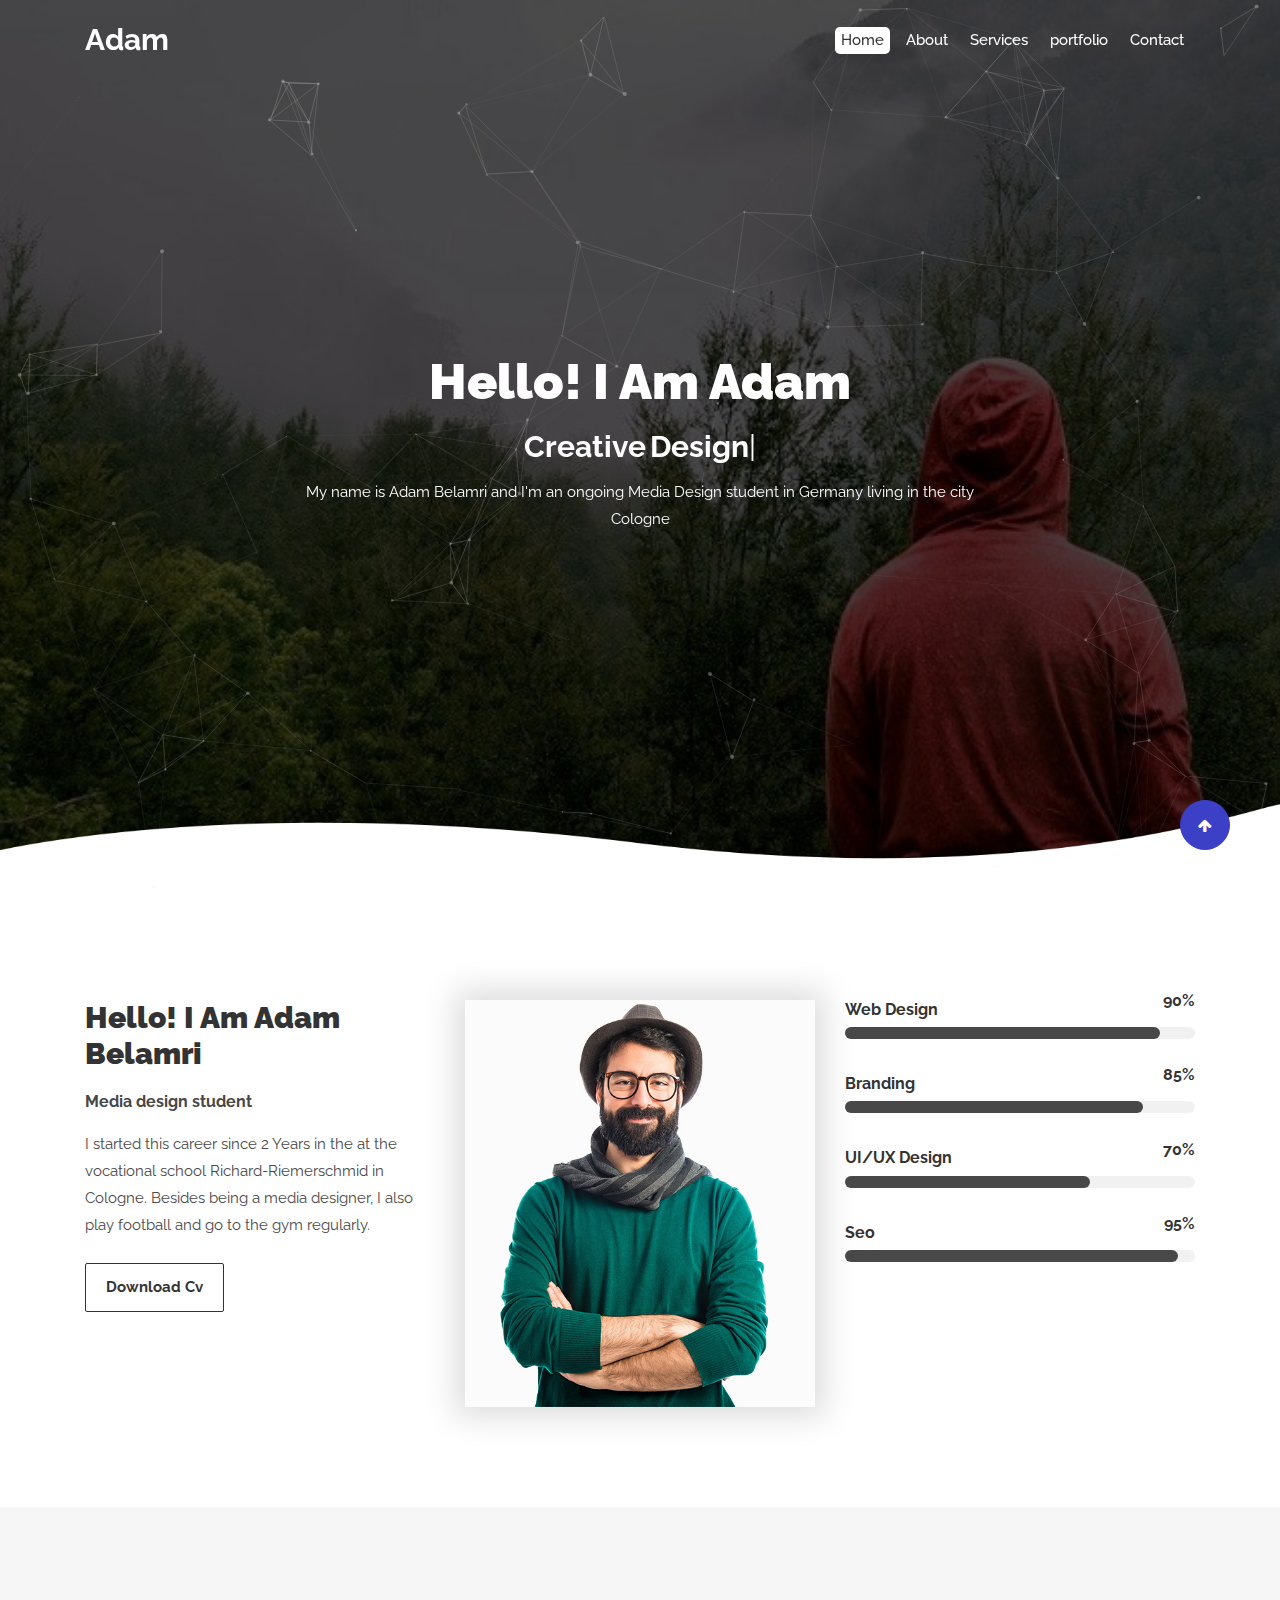
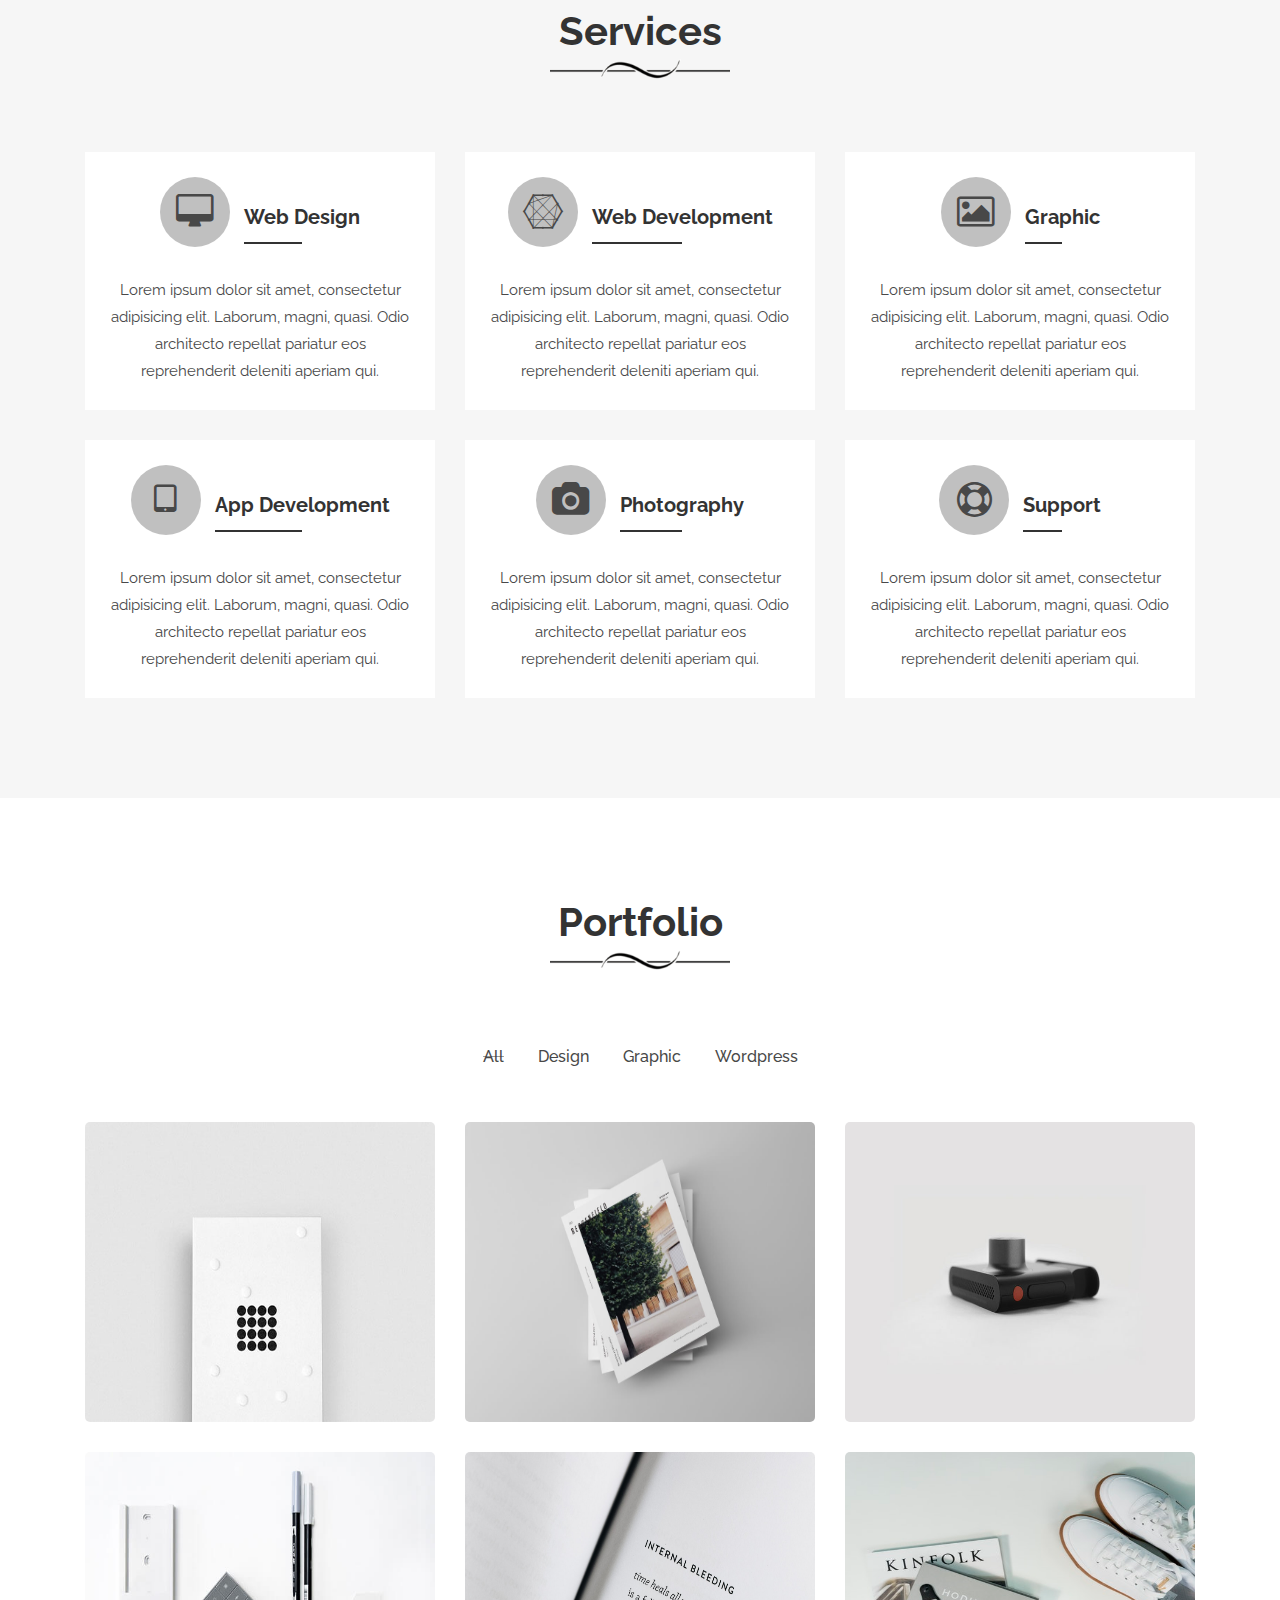
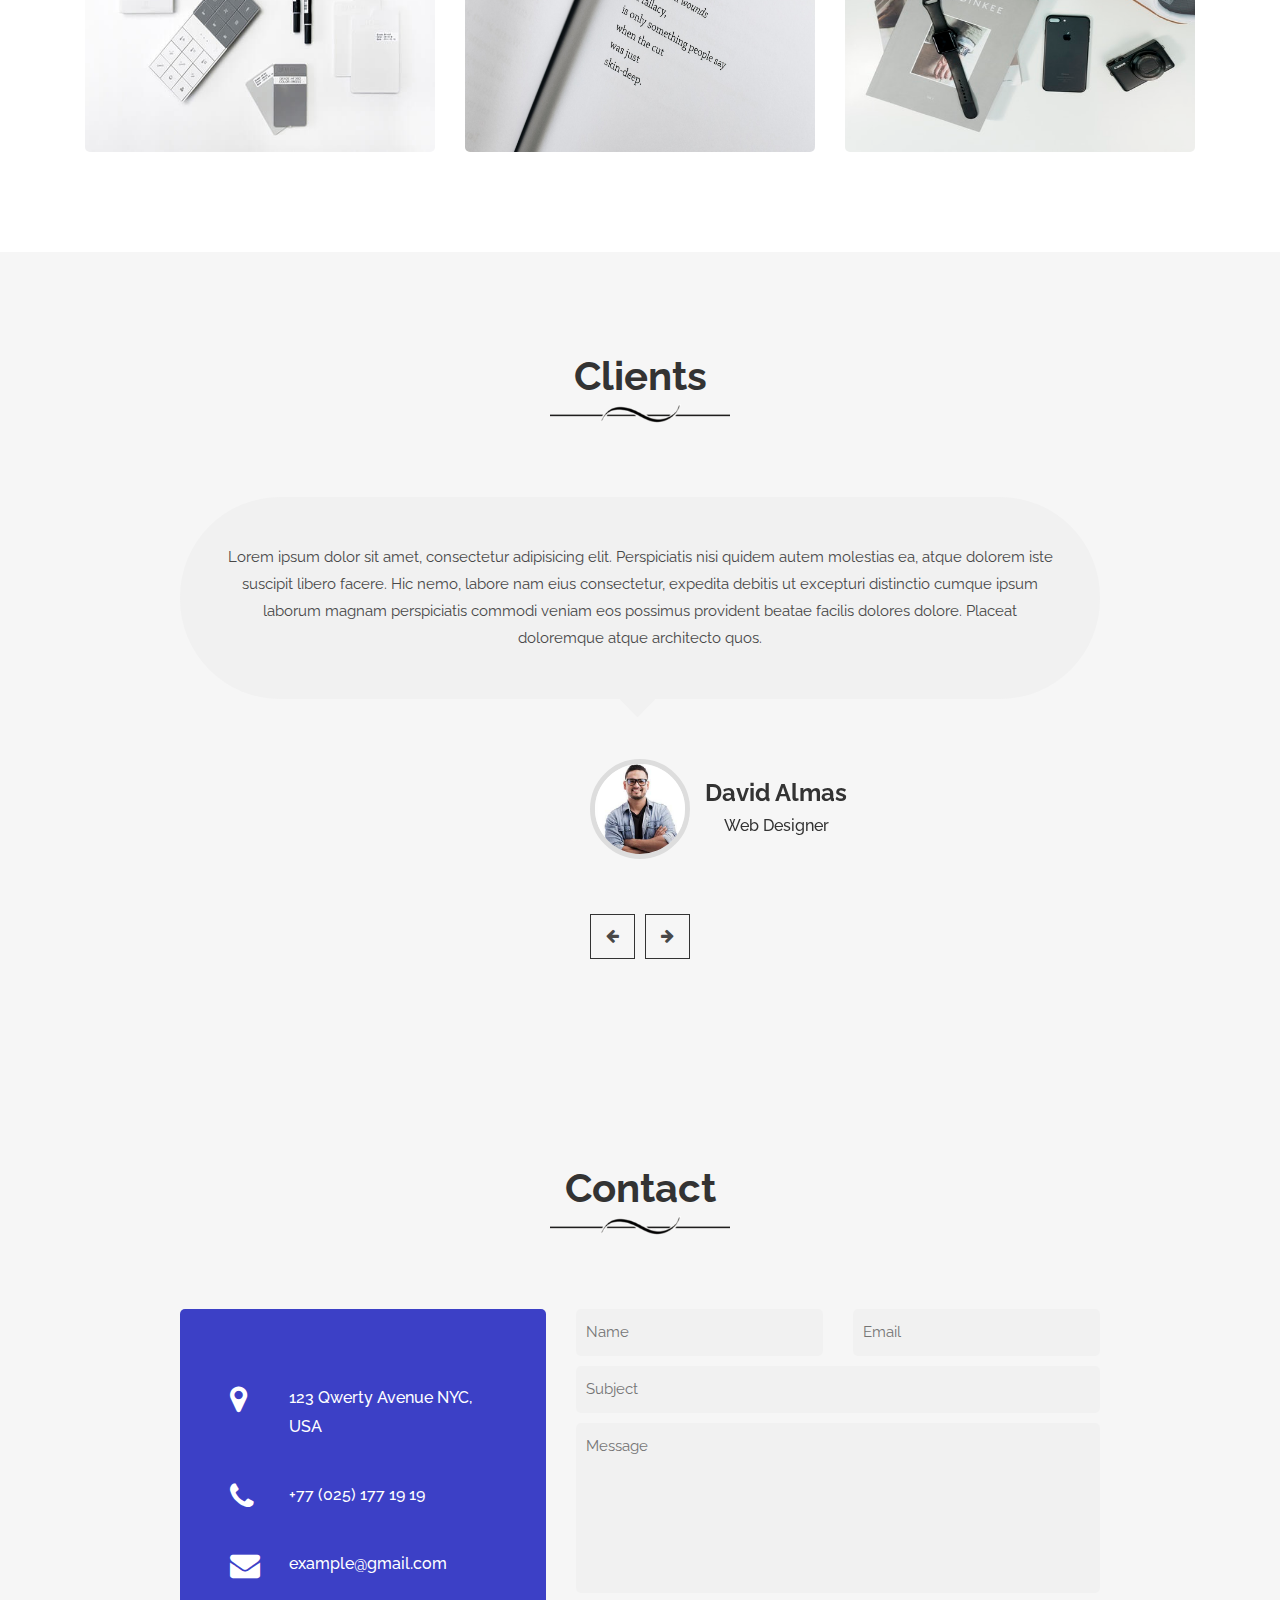
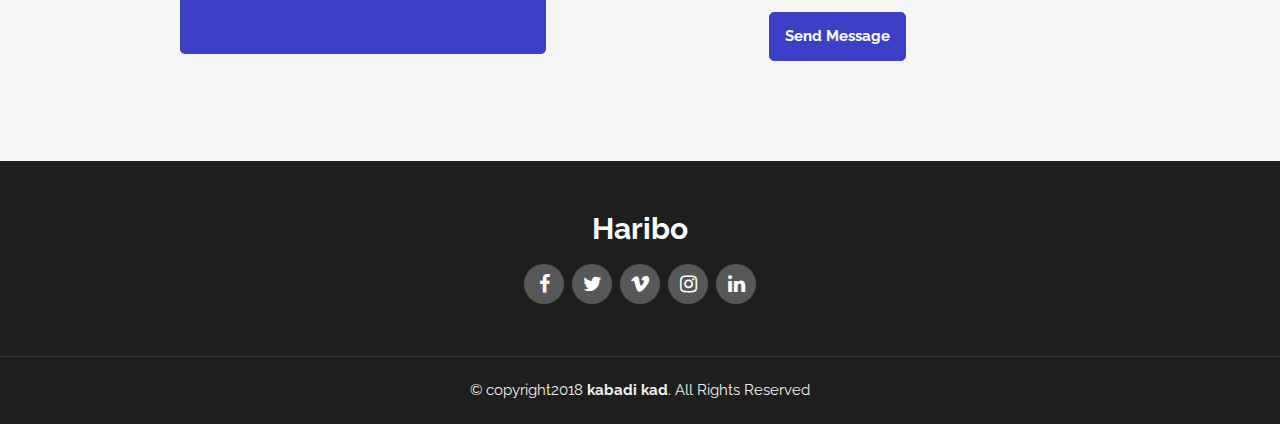
==== home-6.html @ b95cae6b "First Commit" ====
﻿<!DOCTYPE html>
<html lang="en">
    <head>
        <meta charset="utf-8">
        <meta http-equiv="X-UA-Compatible" content="IE=edge">
        <meta name="viewport" content="width=device-width, initial-scale=1">

        <title>Haribo - Onepage Portfolio Template</title>

        <!--fevicon css-->
        <link rel="shortcut icon" type="image/png" href="assets\images\favicon-icon.png">

        <!--bootstrap css-->
        <link href="assets\css\bootstrap.min.css" rel="stylesheet">

        <!--google fonts css-->
        <link href="https://fonts.googleapis.com/css?family=Raleway:400,500,700,900" rel="stylesheet">

        <!--barfiller css-->
        <link href="assets\css\barfiller.css" rel="stylesheet">

        <!--magnific popup css-->
        <link href="assets\css\magnific-popup.css" rel="stylesheet">

		<!--font awesome css-->
		<link href="assets\css\font-awesome.min.css" rel="stylesheet">

		<!--owl carousel css-->
        <link href="assets\css\owl.carousel.min.css" rel="stylesheet">

		<!--template css-->
        <link href="assets\css\style.css" rel="stylesheet">

		<!--responsive css-->
        <link href="assets\css\responsive.css" rel="stylesheet">

    </head>
    <body data-spy="scroll" data-target=".navbar" data-offset="10">

        <!--loader-->
            <div class="preloader">
                <img src="assets\images\loader.gif" alt="">
            </div>
        <!--end loader-->

        <!--start navigation area-->
            <div class="sticky-header">
                <div class="nav-wraper navbar-light">
                    <div class="navbar navbar-expand-md">
                        <nav class="container">
                            <a href="" class="navbar-brand">Adam</a>
                            <button class="navbar-toggler" type="button" data-toggle="collapse" data-target="#navbar-menu" aria-expanded="false">
                                <span class="navbar-icon"><i class="fa fa-bars"></i></span>
                            </button>
                            <div class="collapse navbar-collapse" id="navbar-menu">
                                <ul class="navbar-nav ml-auto">
                                    <li class="nav-item"><a class="nav-link active" href="#home">Home</a></li>
                                    <li class="nav-item"><a class="nav-link" href="#about">About</a></li>
                                    <li class="nav-item"><a class="nav-link" href="#services">Services</a></li>
                                    <li class="nav-item"><a class="nav-link" href="#portfolio">portfolio</a></li>
                                    <li class="nav-item"><a class="nav-link" href="#contact">Contact</a></li>
                                </ul>
                            </div>
                        </nav>
                    </div>
                </div>
            </div>
        <!--end navigation area-->

        <!--start hero-area-->
            <div id="home" class="home-6 hero-area hero-bg h-100">
                <div id="particles-js"></div>
                <div class="container h-100">
                    <div class="row h-100 justify-content-center">
                        <div class="col-lg-8 my-auto text-center">
                            <div class="hero-content">
                                <h2>hello! i am Adam</h2>
                                <span class="typed-title">creative</span>
                                <div class="typed-strings">
                                    <h2>designer</h2>
                                    <h2>developer</h2>
                                </div>
                                <span class="typed"></span>
                                <p>My name is Adam Belamri and I'm an ongoing Media Design student in Germany living in the city Cologne</p
                            </div>
                        </div>
                    </div>
                </div>
            </div>
        <!--end hero-area-->

        <!--start about-area-->
            <div id="about" class="section-padding">
                <div class="container">
                    <div class="row">
                        <div class="col-lg-4">
                            <div class="left-content">
                                <h3>hello! i am Adam Belamri</h3>
                                <h6>Media design student</h6>
                                <p>I started this career since 2 Years in the at the vocational school Richard-Riemerschmid in Cologne. Besides being a media designer, I also play football and go to the gym regularly. </p>
                                <a href="#" class="boxed-btn">download cv</a>
                            </div>
                        </div>
                        <div class="col-lg-4">
                            <div class="about-author">
                                <img src="assets\images\about-author.jpg" alt="">
                            </div>
                        </div>
                        <div class="col-lg-4">
                            <div class="right-content">
                                <!--single bar-->
                                <div class="single-bar">
                                    <h4>web design</h4>
                                    <div id="bar1" class="barfiller">
                                        <span class="tip"></span>
                                        <span class="fill" data-percentage="90"></span>
                                    </div>
                                </div>
                                <!--single bar-->
                                <div class="single-bar">
                                    <h4>branding</h4>
                                    <div id="bar2" class="barfiller">
                                        <span class="tip"></span>
                                        <span class="fill" data-percentage="85"></span>
                                    </div>
                                </div>
                                <!--single bar-->
                                <div class="single-bar">
                                    <h4>UI/UX design</h4>
                                    <div id="bar3" class="barfiller">
                                        <span class="tip"></span>
                                        <span class="fill" data-percentage="70"></span>
                                    </div>
                                </div>
                                <!--single bar-->
                                <div class="single-bar">
                                    <h4>seo</h4>
                                    <div id="bar4" class="barfiller">
                                        <span class="tip"></span>
                                        <span class="fill" data-percentage="95"></span>
                                    </div>
                                </div>
                            </div>
                        </div>
                    </div>
                </div>
            </div>
        <!--end about-area-->

        <!--start service area-->
            <div id="services" class="section-padding">
                <div class="container">
                    <div class="row justify-content-center">
                        <div class="section-title">
                            <h2>services</h2>
                            <img src="assets\images\separator.png" alt="">
                            <div class="space-70"></div>
                        </div>
                    </div>
                    <div class="row">
                        <!--single-service-->
                        <div class="col-lg-4 col-md-6">
                            <div class="single-service-item">
                                <div class="service-title">
                                    <div class="service-icon">
                                        <i class="fa fa-desktop"></i>
                                    </div>
                                    <h4>web design</h4>
                                </div>
                                <p>Lorem ipsum dolor sit amet, consectetur adipisicing elit. Laborum, magni, quasi. Odio architecto repellat pariatur eos reprehenderit deleniti aperiam qui.</p>
                            </div>
                        </div>
                        <!--single-service-->
                        <div class="col-lg-4 col-md-6">
                            <div class="single-service-item">
                                <div class="service-title">
                                    <div class="service-icon">
                                        <i class="fa fa-connectdevelop"></i>
                                    </div>
                                    <h4>web development</h4>
                                </div>
                                <p>Lorem ipsum dolor sit amet, consectetur adipisicing elit. Laborum, magni, quasi. Odio architecto repellat pariatur eos reprehenderit deleniti aperiam qui.</p>
                            </div>
                        </div>
                        <!--single-service-->
                        <div class="col-lg-4 col-md-6">
                            <div class="single-service-item">
                                <div class="service-title">
                                    <div class="service-icon">
                                        <i class="fa fa-image"></i>
                                    </div>
                                    <h4>graphic</h4>
                                </div>
                                <p>Lorem ipsum dolor sit amet, consectetur adipisicing elit. Laborum, magni, quasi. Odio architecto repellat pariatur eos reprehenderit deleniti aperiam qui.</p>
                            </div>
                        </div>
                        <!--single-service-->
                        <div class="col-lg-4 col-md-6">
                            <div class="single-service-item">
                                <div class="service-title">
                                    <div class="service-icon">
                                        <i class="fa fa-tablet"></i>
                                    </div>
                                    <h4>app development</h4>
                                </div>
                                <p>Lorem ipsum dolor sit amet, consectetur adipisicing elit. Laborum, magni, quasi. Odio architecto repellat pariatur eos reprehenderit deleniti aperiam qui.</p>
                            </div>
                        </div>
                        <!--single-service-->
                        <div class="col-lg-4 col-md-6">
                            <div class="single-service-item">
                                <div class="service-title">
                                    <div class="service-icon">
                                        <i class="fa fa-camera"></i>
                                    </div>
                                    <h4>photography</h4>
                                </div>
                                <p>Lorem ipsum dolor sit amet, consectetur adipisicing elit. Laborum, magni, quasi. Odio architecto repellat pariatur eos reprehenderit deleniti aperiam qui.</p>
                            </div>
                        </div>
                        <!--single-service-->
                        <div class="col-lg-4 col-md-6">
                            <div class="single-service-item">
                                <div class="service-title">
                                    <div class="service-icon">
                                        <i class="fa fa-life-ring"></i>
                                    </div>
                                    <h4>support</h4>
                                </div>
                                <p>Lorem ipsum dolor sit amet, consectetur adipisicing elit. Laborum, magni, quasi. Odio architecto repellat pariatur eos reprehenderit deleniti aperiam qui.</p>
                            </div>
                        </div>
                    </div>
                </div>
            </div>
        <!--end service-area-->

        <!--start portfolio-area-->
            <div id="portfolio" class="section-padding">
                <div class="container">
                    <div class="row justify-content-center">
                        <div class="section-title">
                            <h2>portfolio</h2>
                            <img src="assets\images\separator.png" alt="">
                            <div class="space-70"></div>
                        </div>
                    </div>
                    <div class="row justify-content-center">
                        <div class="col-lg-12 text-center">
                            <div class="project-filter">
                                <span data-filter="*" class="active">all</span>
                                <span data-filter=".design">design</span>
                                <span data-filter=".graphic">graphic</span>
                                <span data-filter=".wordpress">wordpress</span>
                            </div>
                        </div>
                    </div>
                    <div class="row project-lists">
                        <!--single-work-->
                        <div class="col-lg-4 col-md-6 design">
                            <div class="single-work">
                                <img src="assets\images\1.jpg" alt="">
                                <div class="project-hover">
                                    <div class="project-title">
                                        <h5>project title</h5>
                                        <h4>web design</h4>
                                    </div>
                                    <div class="icon">
                                        <a href="assets\images\1.jpg" class="gallary"><i class="fa fa-search-plus"></i></a>
                                    </div>
                                </div>
                            </div>
                        </div>
                        <!--single-work-->
                        <div class="col-lg-4 col-md-6 wordpress">
                            <div class="single-work">
                                <img src="assets\images\2.jpg" alt="">
                                <div class="project-hover">
                                    <div class="project-title">
                                        <h5>project title</h5>
                                        <h4>web design</h4>
                                    </div>
                                    <div class="icon">
                                        <a href="assets\images\2.jpg" class="gallary"><i class="fa fa-search-plus"></i></a>
                                    </div>
                                </div>
                            </div>
                        </div>
                        <!--single-work-->
                        <div class="col-lg-4 col-md-6 graphic">
                            <div class="single-work">
                                <img src="assets\images\3.jpg" alt="">
                                <div class="project-hover">
                                    <div class="project-title">
                                        <h5>project title</h5>
                                        <h4>web design</h4>
                                    </div>
                                    <div class="icon">
                                        <a href="assets\images\3.jpg" class="gallary"><i class="fa fa-search-plus"></i></a>
                                    </div>
                                </div>
                            </div>
                        </div>
                        <!--single-work-->
                        <div class="col-lg-4 col-md-6 wordpress">
                            <div class="single-work">
                                <img src="assets\images\4.jpg" alt="">
                                <div class="project-hover">
                                    <div class="project-title">
                                        <h5>project title</h5>
                                        <h4>web design</h4>
                                    </div>
                                    <div class="icon">
                                        <a href="assets\images\4.jpg" class="gallary"><i class="fa fa-search-plus"></i></a>
                                    </div>
                                </div>
                            </div>
                        </div>
                        <!--single-work-->
                        <div class="col-lg-4 col-md-6 graphic">
                            <div class="single-work graphic">
                                <img src="assets\images\5.jpg" alt="">
                                <div class="project-hover">
                                    <div class="project-title">
                                        <h5>project title</h5>
                                        <h4>web design</h4>
                                    </div>
                                    <div class="icon">
                                        <a href="assets\images\5.jpg" class="gallary"><i class="fa fa-search-plus"></i></a>
                                    </div>
                                </div>
                            </div>
                        </div>
                        <!--single-work-->
                        <div class="col-lg-4 col-md-6 design">
                            <div class="single-work">
                                <img src="assets\images\6.jpg" alt="">
                                <div class="project-hover">
                                    <div class="project-title">
                                        <h5>project title</h5>
                                        <h4>web design</h4>
                                    </div>
                                    <div class="icon">
                                        <a href="assets\images\6.jpg" class="gallary"><i class="fa fa-search-plus"></i></a>
                                    </div>
                                </div>
                            </div>
                        </div>
                    </div>
                </div>
            </div>
        <!--end portfolio-area-->

        <!--start testimonial-area-->
            <div id="clients" class="section-padding">
                <div class="container">
                    <div class="row justify-content-center">
                        <div class="section-title">
                            <h2>clients</h2>
                            <img src="assets\images\separator.png" alt="">
                            <div class="space-70"></div>
                        </div>
                    </div>
                    <div class="row justify-content-center">
                        <!--single-testimonial-->
                        <div class="col-lg-10 text-center">
                            <div class="owl-carousel testimonial-carousel">
                                <div class="single-testimonial">
                                    <div class="testimonial-content">
                                        <p>Lorem ipsum dolor sit amet, consectetur adipisicing elit. Perspiciatis nisi quidem autem molestias ea, atque dolorem iste suscipit libero facere. Hic nemo, labore nam eius consectetur, expedita debitis ut excepturi distinctio cumque ipsum laborum magnam perspiciatis commodi veniam eos possimus provident beatae facilis dolores dolore. Placeat doloremque atque architecto quos.</p>
                                    </div>
                                    <div class="testimonial-author">
                                        <img src="assets\images\author-1.jpg" alt="">
                                        <div class="author-details">
                                            <h4>david almas</h4>
                                            <h6> web designer</h6>
                                        </div>
                                    </div>
                                </div>
                                <div class="single-testimonial">
                                    <div class="testimonial-content">
                                        <p>Lorem ipsum dolor sit amet, consectetur adipisicing elit. Perspiciatis nisi quidem autem molestias ea, atque dolorem iste suscipit libero facere. Hic nemo, labore nam eius consectetur, expedita debitis ut excepturi distinctio cumque ipsum laborum magnam perspiciatis commodi veniam eos possimus provident beatae facilis dolores dolore. Placeat doloremque atque architecto quos.</p>
                                    </div>
                                    <div class="testimonial-author">
                                        <img src="assets\images\author-2.jpg" alt="">
                                        <div class="author-details">
                                            <h4>jerin era</h4>
                                            <h6>graphis designer</h6>
                                        </div>
                                    </div>
                                </div>
                                <div class="single-testimonial">
                                    <div class="testimonial-content">
                                        <p>Lorem ipsum dolor sit amet, consectetur adipisicing elit. Perspiciatis nisi quidem autem molestias ea, atque dolorem iste suscipit libero facere. Hic nemo, labore nam eius consectetur, expedita debitis ut excepturi distinctio cumque ipsum laborum magnam perspiciatis commodi veniam eos possimus provident beatae facilis dolores dolore. Placeat doloremque atque architecto quos.</p>
                                    </div>
                                    <div class="testimonial-author">
                                        <img src="assets\images\author-3.jpg" alt="">
                                        <div class="author-details">
                                            <h4>mortin tomas</h4>
                                            <h6>web developer</h6>
                                        </div>
                                    </div>
                                </div>
                            </div>
                        </div>
                    </div>
                </div>
            </div>
        <!--end testimonial-area-->

        <!--start contact-->
            <div id="contact" class="section-padding">
                <div class="container">
                    <div class="row justify-content-center">
                        <div class="section-title">
                            <h2>contact</h2>
                            <img src="assets\images\separator.png" alt="">
                            <div class="space-70"></div>
                        </div>
                    </div>
                    <div class="row justify-content-center">
                        <div class="col-lg-10">
                            <div class="row">
                                <div class="col-lg-5">
                                    <div class="location">
                                        <p class="contact-info"><i class="fa fa-map-marker"></i>123 Qwerty Avenue NYC, USA</p>
                                        <p class="contact-info"><i class="fa fa-phone"></i>+77 (025) 177 19 19</p>
                                        <p class="contact-info"><i class="fa fa-envelope"></i>example@gmail.com</p>
                                    </div>
                                </div>
                                <div class="col-lg-7">
                                    <div class="contact-form">
                                        <form method="POST" action="http://formspree.io/example@gmail.com">
                                            <div class="row">
                                                <div class="col-lg-6">
                                                    <input type="text" name="name" placeholder="Name" required="">
                                                </div>
                                                <div class="col-lg-6">
                                                    <input type="email" name="email" placeholder="Email" required="">
                                                </div>
                                                <div class="col-lg-12">
                                                    <input type="text" name="subject" placeholder="Subject" required="">
                                                </div>
                                            </div>
                                            <textarea name="message" id="message" cols="30" rows="10" placeholder="Message" required=""></textarea>
                                            <button class="contact-btn">send message</button>
                                        </form>
                                    </div>
                                </div>
                            </div>
                        </div>
                    </div>
                </div>
            </div>
        <!--end contact-->

        <!--start-footer-area-->
            <div class="footer-area">
                <div class="container">
                    <div class="row justify-content-center">
                        <div class="col-lg-12 text-center">
                            <h2>haribo</h2>
                            <span class="social-links">
                                <a href="#" terget="_blank"><i class="fa fa-facebook"></i></a>
                                <a href="#" terget="_blank"><i class="fa fa-twitter"></i></a>
                                <a href="#" terget="_blank"><i class="fa fa-vimeo"></i></a>
                                <a href="#" terget="_blank"><i class="fa fa-instagram"></i></a>
                                <a href="#" terget="_blank"><i class="fa fa-linkedin"></i></a>
                            </span>
                        </div>
                    </div>
                </div>
            </div>
            <div class="sub-footer">
                <div class="container">
                    <div class="row">
                        <div class="col-lg-12 text-center">
                            <p>&copy; copyright2018 <strong>kabadi kad</strong>. All Rights Reserved</p>
                        </div>
                    </div>
                </div>
            </div>
        <!--end-footer-area-->

        <!--scroll to up-->
            <div class="scroll-up">
                <div class="scroll-icon"><i class="fa fa-arrow-up"></i></div>
            </div>
        <!--end scroll to up-->




        <!--jquery-->
        <script src="assets\js\jquery.min.js"></script>

		<!--bootstrap js-->
        <script src="assets\js\bootstrap.min.js"></script>

        <!--barfiller js-->
        <script src="assets\js\jquery-barfiller-1.01.js"></script>

        <!--typed js-->
        <script src="assets\js\typed.min.js"></script>

        <!--sticky js-->
        <script src="assets\js\jquery.sticky.js"></script>

        <!--isotope js-->
        <script src="assets\js\jquery-isotope-3.0.5.min.js"></script>

        <!--magnific popup js-->
        <script src="assets\js\jquery.magnific-popup.min.js"></script>

		<!--owl carousel js-->
        <script src="assets\js\owl.carousel.min.js"></script>

        <!--particles js-->
        <script src="assets\js\particles.js"></script>

        <!--app js-->
        <script src="assets\js\app.js"></script>

        <!--water ripple js-->
        <script src="assets\js\jquery.ripples-min.js"></script>

		<!--main js-->
        <script src="assets\js\main.js"></script>


    </body>
</html>
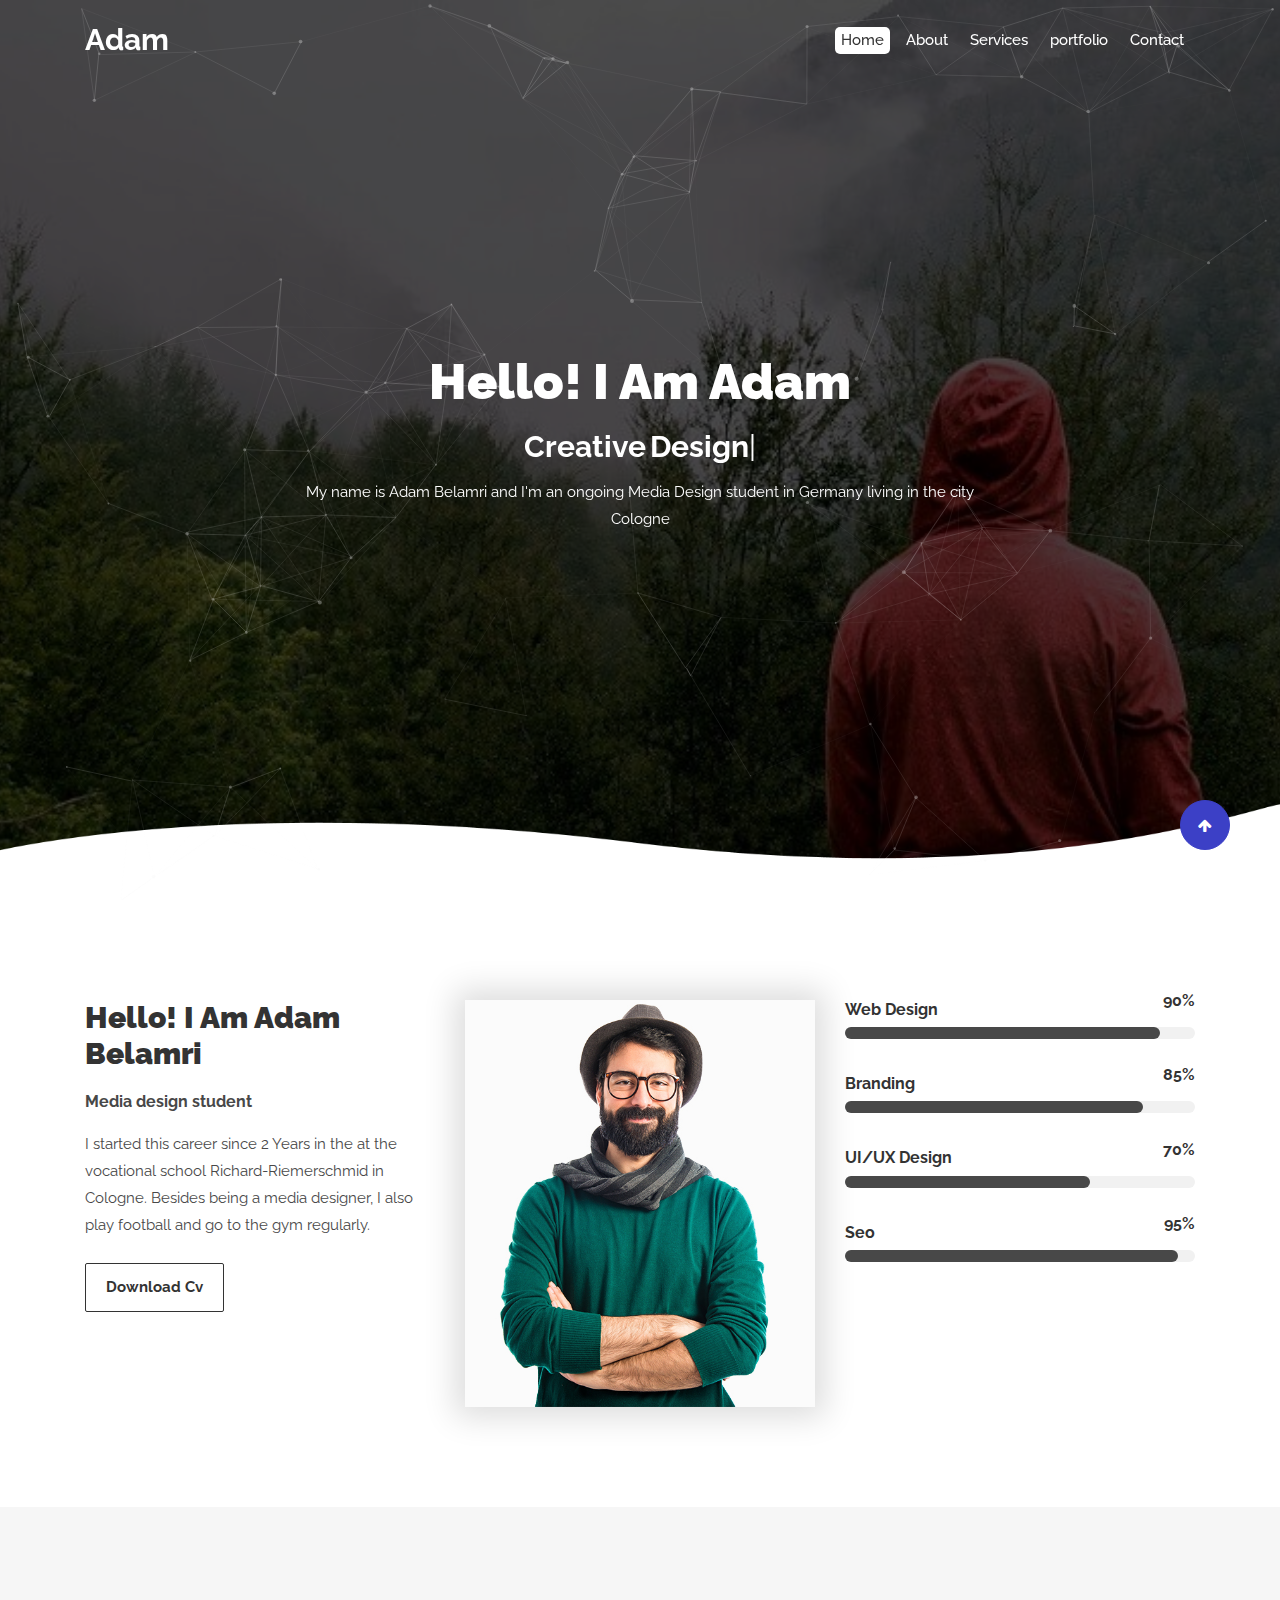
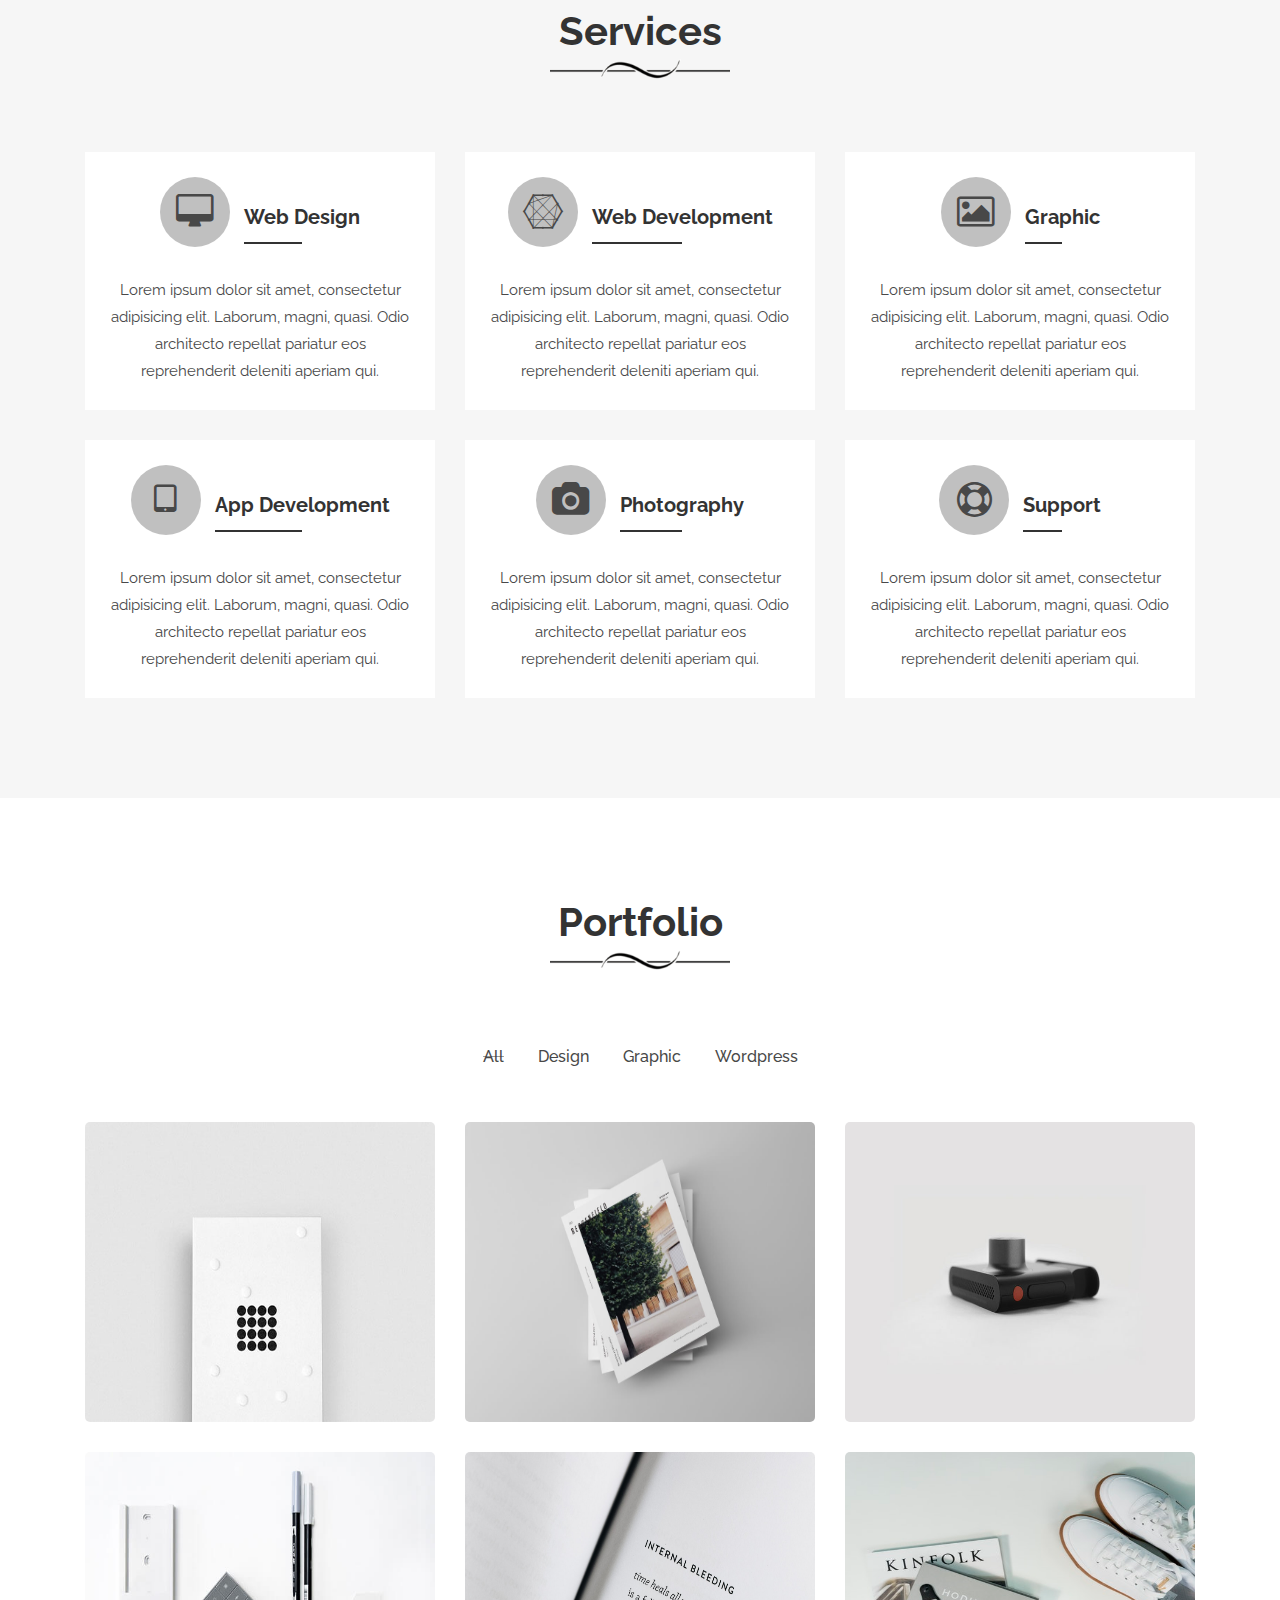
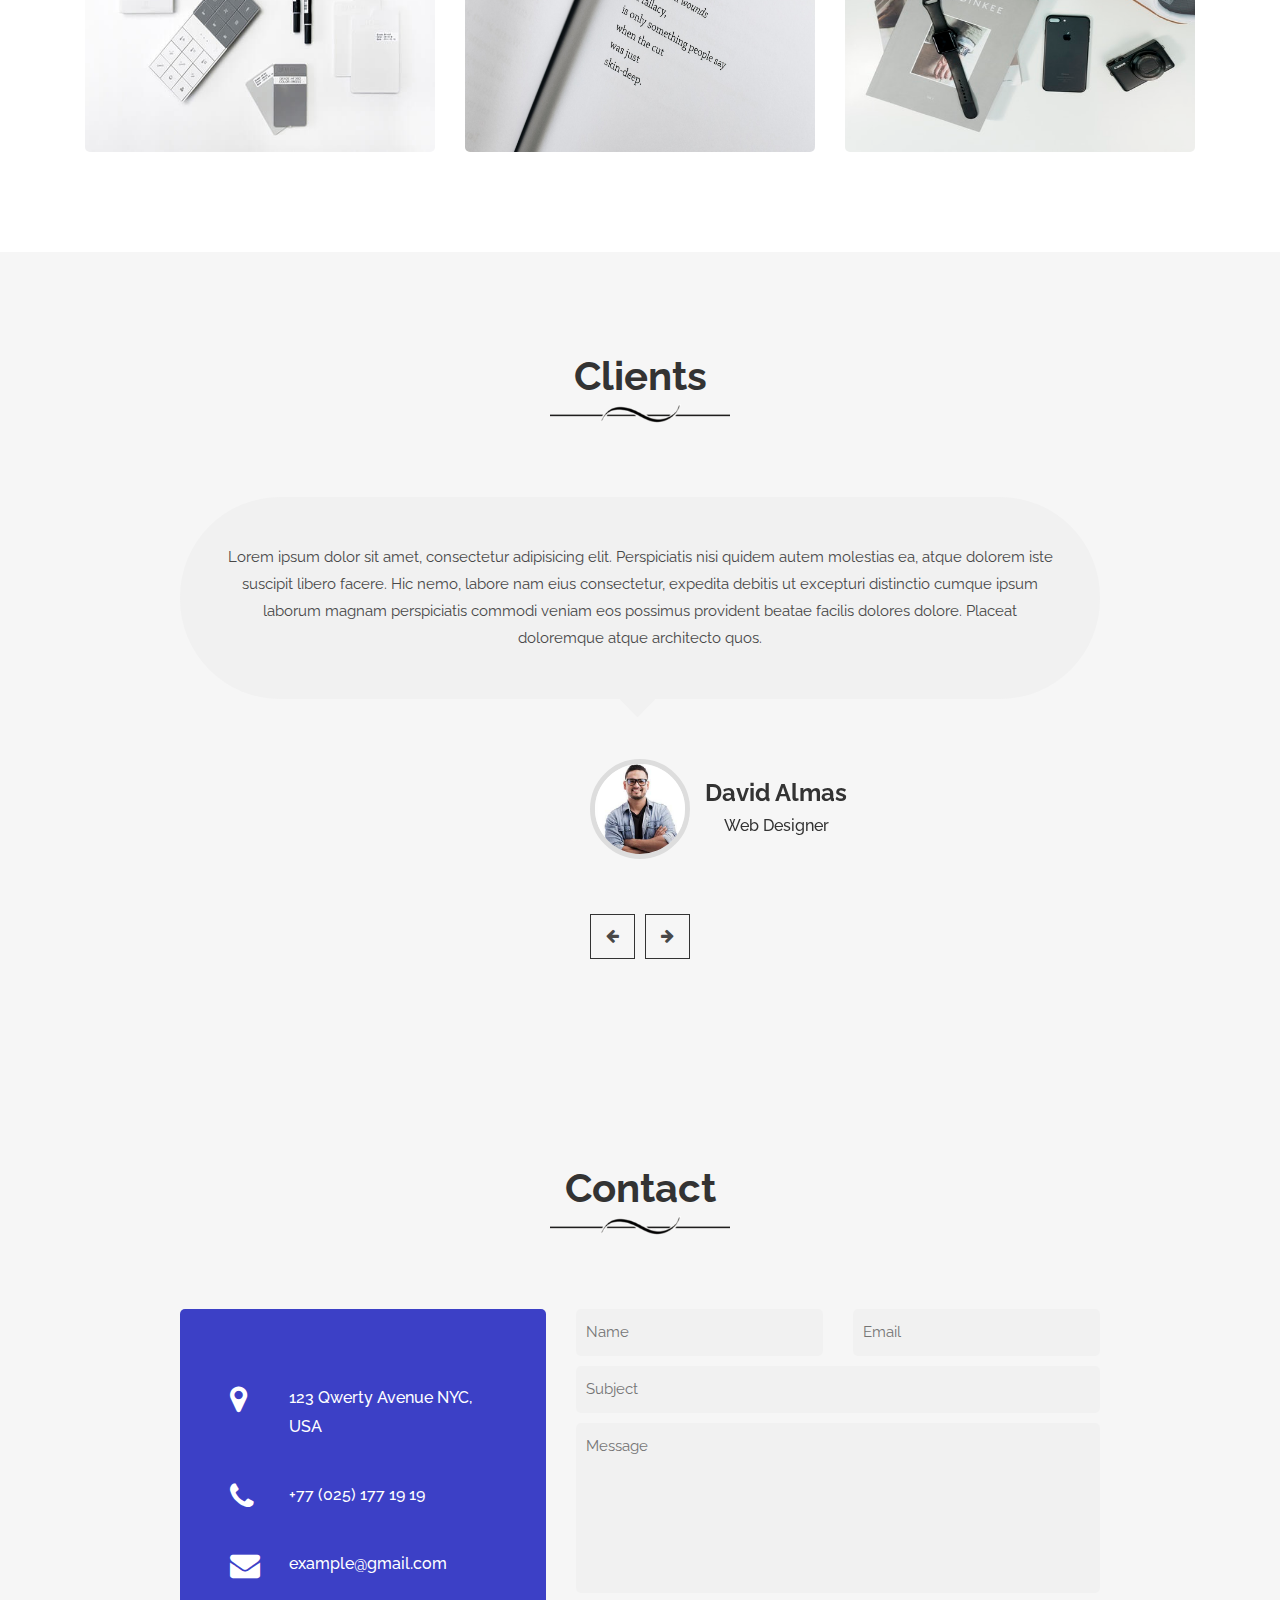
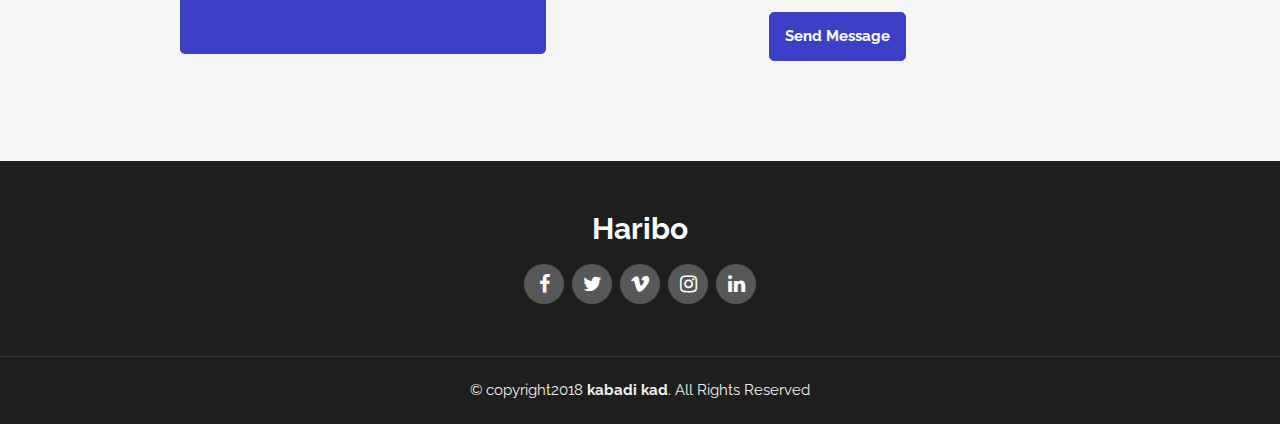
==== commit 558302a4: "Index.html change" ====
--- a/home-6.html
+++ b/home-6.html
@@ -5,7 +5,7 @@
         <meta http-equiv="X-UA-Compatible" content="IE=edge">
         <meta name="viewport" content="width=device-width, initial-scale=1">
 
-        <title>Haribo - Onepage Portfolio Template</title>
+        <title>I'm Adam Belamri</title>
 
         <!--fevicon css-->
         <link rel="shortcut icon" type="image/png" href="assets\images\favicon-icon.png">
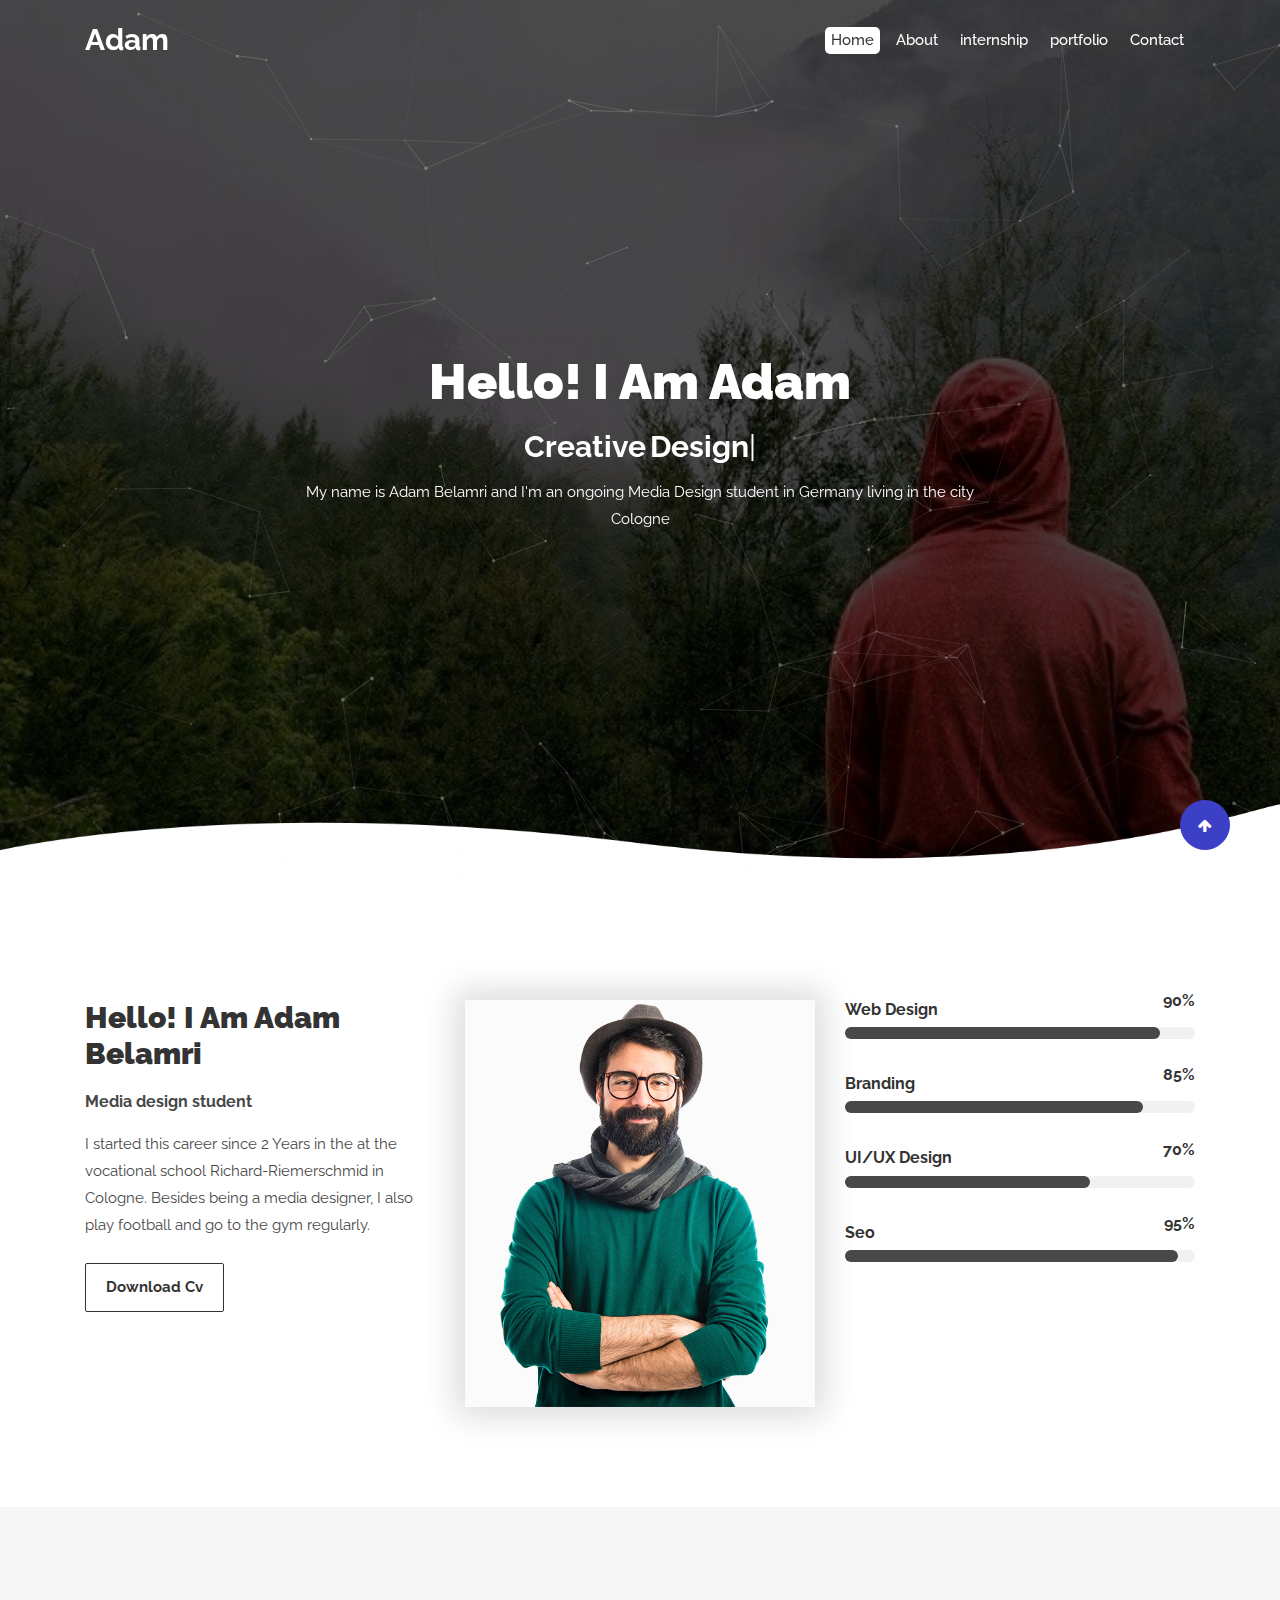
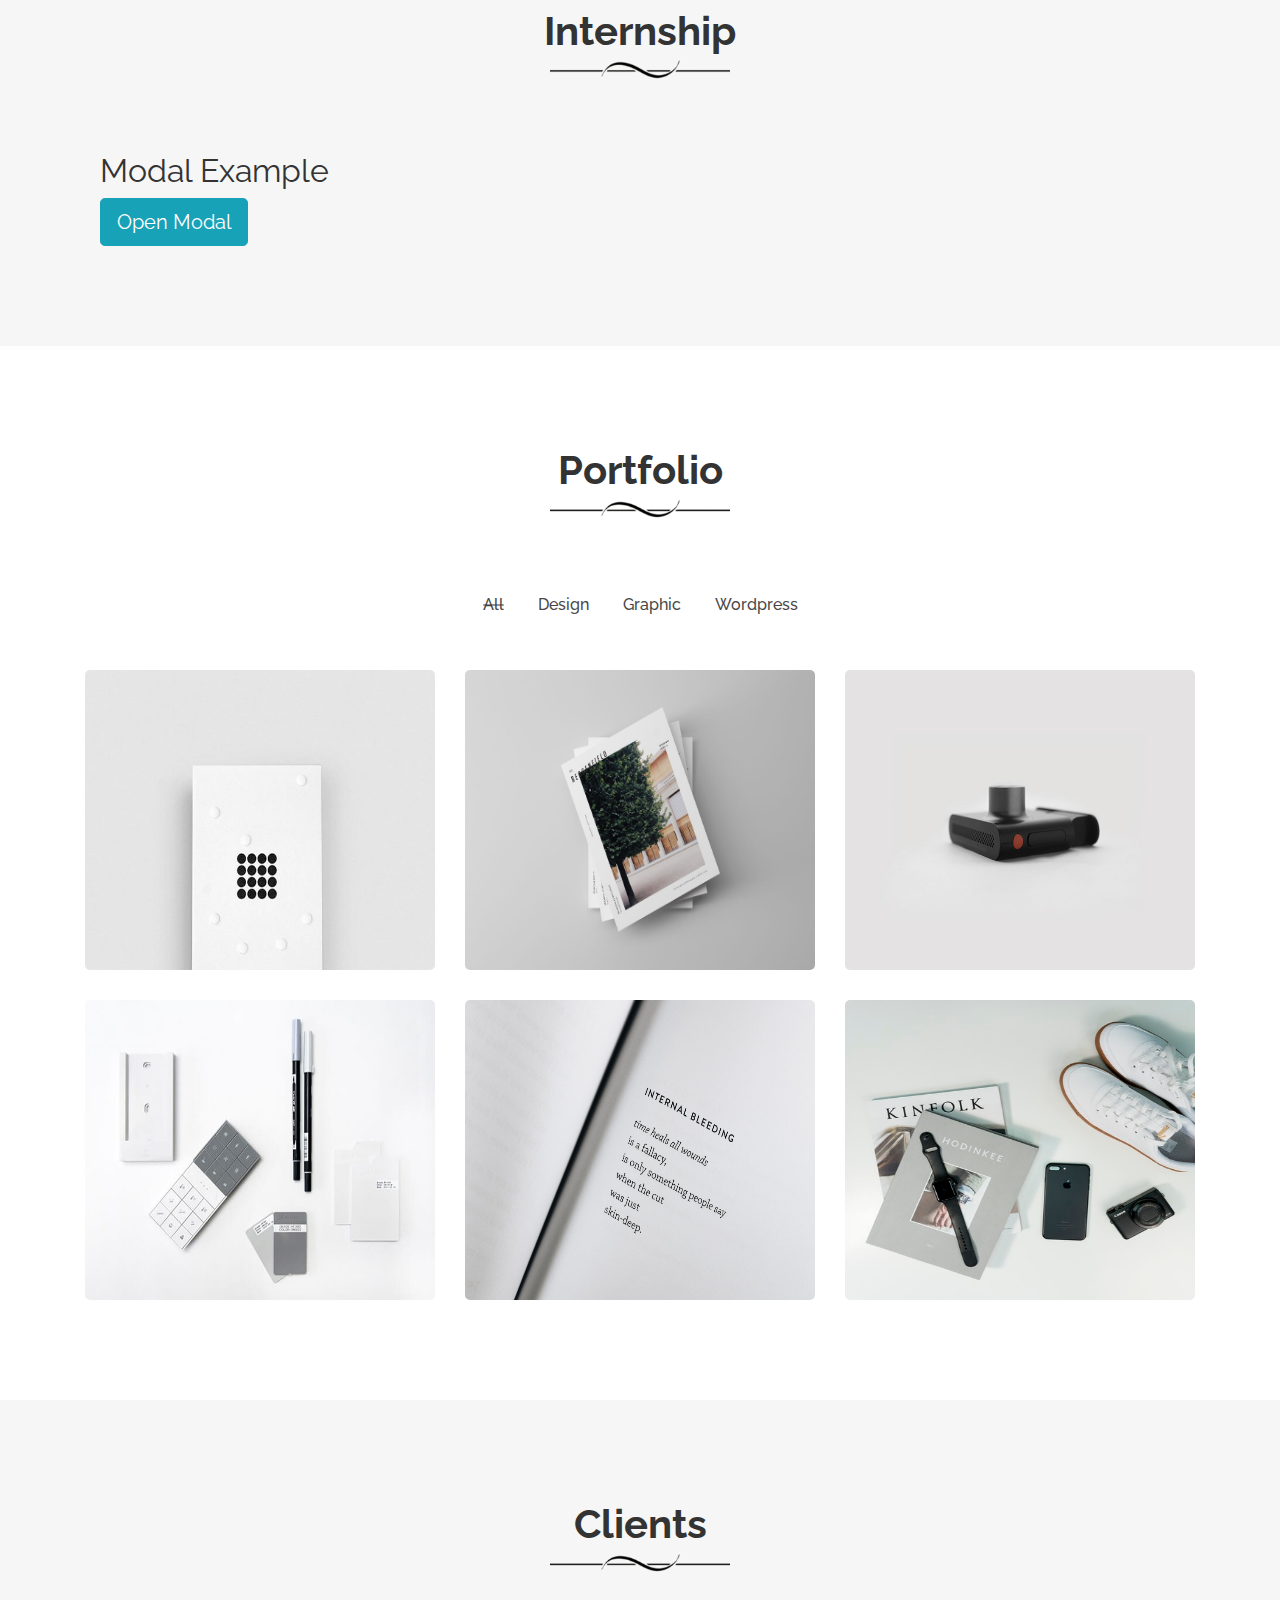
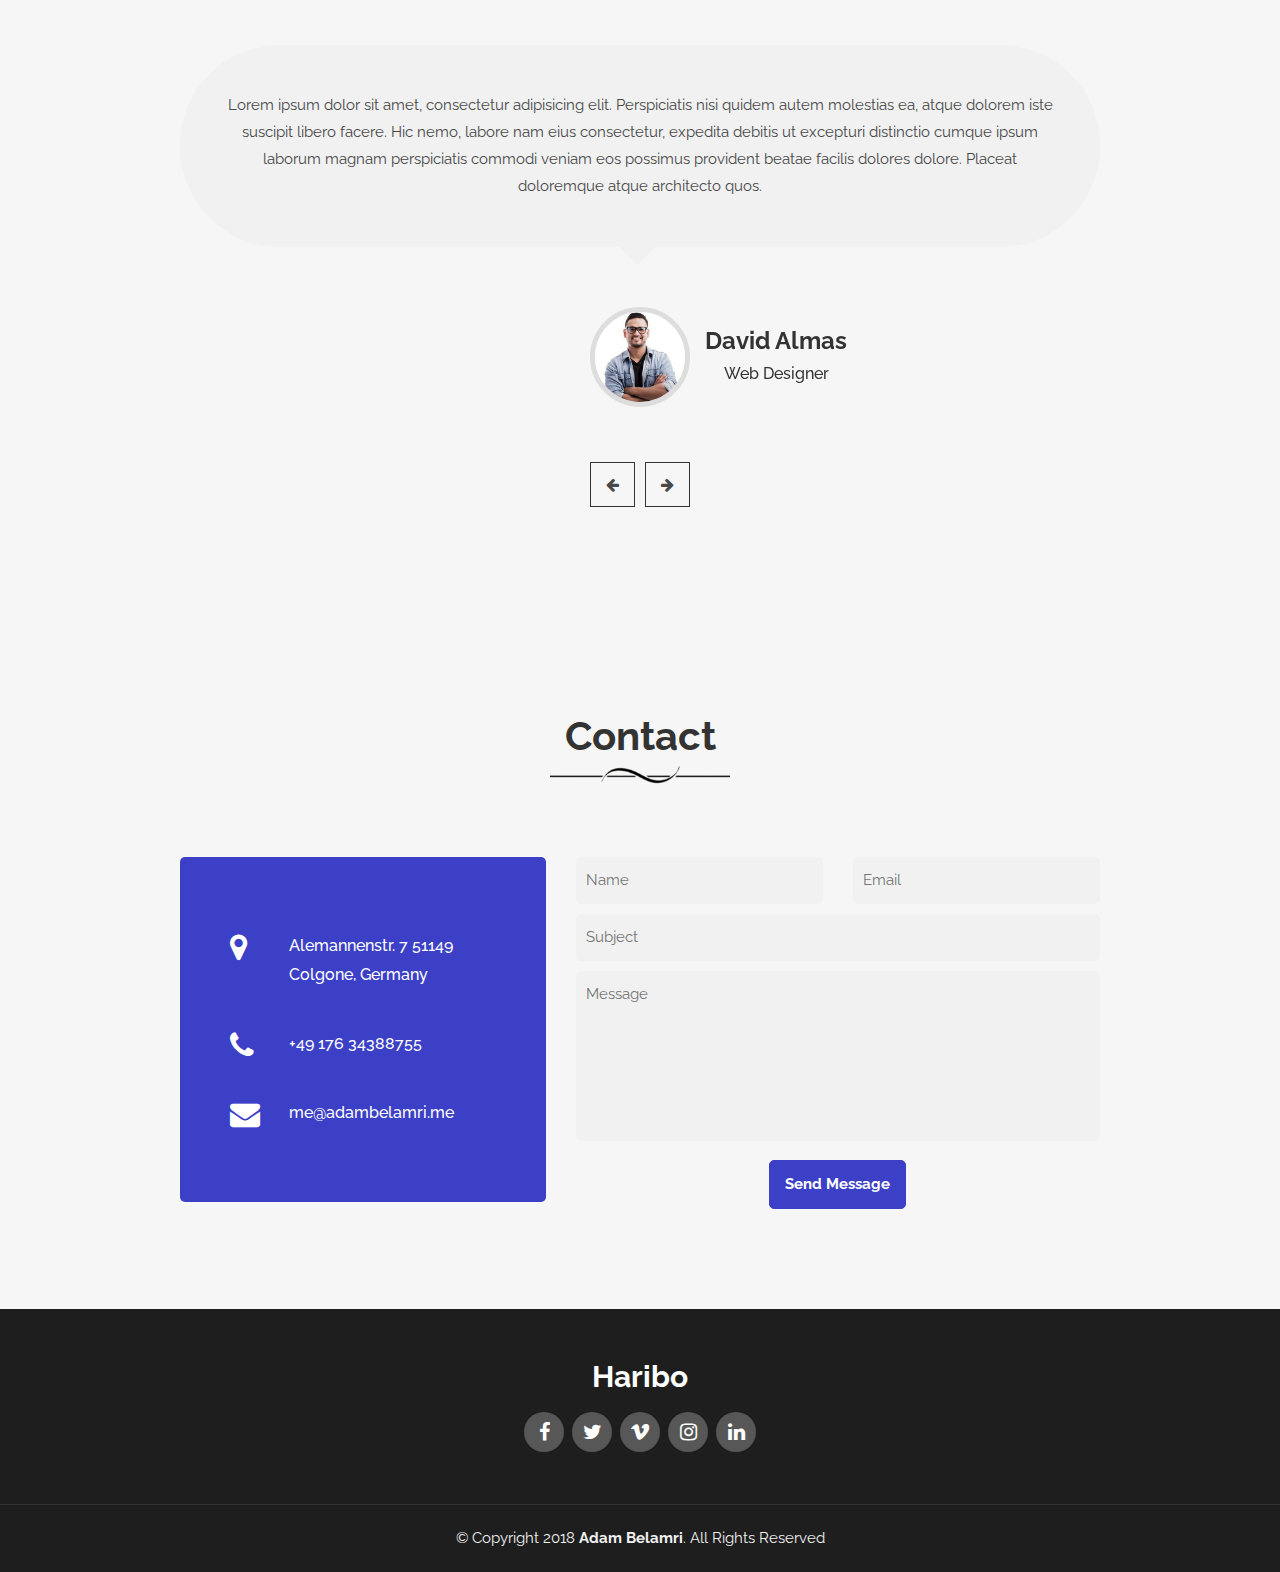
==== commit 44a11c63: "Changed files" ====
--- a/home-6.html
+++ b/home-6.html
@@ -56,7 +56,7 @@
                                 <ul class="navbar-nav ml-auto">
                                     <li class="nav-item"><a class="nav-link active" href="#home">Home</a></li>
                                     <li class="nav-item"><a class="nav-link" href="#about">About</a></li>
-                                    <li class="nav-item"><a class="nav-link" href="#services">Services</a></li>
+                                    <li class="nav-item"><a class="nav-link" href="#internship">internship</a></li>
                                     <li class="nav-item"><a class="nav-link" href="#portfolio">portfolio</a></li>
                                     <li class="nav-item"><a class="nav-link" href="#contact">Contact</a></li>
                                 </ul>
@@ -148,89 +148,44 @@
         <!--end about-area-->
 
         <!--start service area-->
-            <div id="services" class="section-padding">
+            <div id="internship" class="section-padding">
                 <div class="container">
                     <div class="row justify-content-center">
                         <div class="section-title">
-                            <h2>services</h2>
+                            <h2>internship</h2>
                             <img src="assets\images\separator.png" alt="">
                             <div class="space-70"></div>
                         </div>
                     </div>
-                    <div class="row">
-                        <!--single-service-->
-                        <div class="col-lg-4 col-md-6">
-                            <div class="single-service-item">
-                                <div class="service-title">
-                                    <div class="service-icon">
-                                        <i class="fa fa-desktop"></i>
-                                    </div>
-                                    <h4>web design</h4>
-                                </div>
-                                <p>Lorem ipsum dolor sit amet, consectetur adipisicing elit. Laborum, magni, quasi. Odio architecto repellat pariatur eos reprehenderit deleniti aperiam qui.</p>
-                            </div>
-                        </div>
-                        <!--single-service-->
-                        <div class="col-lg-4 col-md-6">
-                            <div class="single-service-item">
-                                <div class="service-title">
-                                    <div class="service-icon">
-                                        <i class="fa fa-connectdevelop"></i>
-                                    </div>
-                                    <h4>web development</h4>
-                                </div>
-                                <p>Lorem ipsum dolor sit amet, consectetur adipisicing elit. Laborum, magni, quasi. Odio architecto repellat pariatur eos reprehenderit deleniti aperiam qui.</p>
-                            </div>
-                        </div>
-                        <!--single-service-->
-                        <div class="col-lg-4 col-md-6">
-                            <div class="single-service-item">
-                                <div class="service-title">
-                                    <div class="service-icon">
-                                        <i class="fa fa-image"></i>
-                                    </div>
-                                    <h4>graphic</h4>
-                                </div>
-                                <p>Lorem ipsum dolor sit amet, consectetur adipisicing elit. Laborum, magni, quasi. Odio architecto repellat pariatur eos reprehenderit deleniti aperiam qui.</p>
-                            </div>
-                        </div>
-                        <!--single-service-->
-                        <div class="col-lg-4 col-md-6">
-                            <div class="single-service-item">
-                                <div class="service-title">
-                                    <div class="service-icon">
-                                        <i class="fa fa-tablet"></i>
-                                    </div>
-                                    <h4>app development</h4>
-                                </div>
-                                <p>Lorem ipsum dolor sit amet, consectetur adipisicing elit. Laborum, magni, quasi. Odio architecto repellat pariatur eos reprehenderit deleniti aperiam qui.</p>
-                            </div>
-                        </div>
-                        <!--single-service-->
-                        <div class="col-lg-4 col-md-6">
-                            <div class="single-service-item">
-                                <div class="service-title">
-                                    <div class="service-icon">
-                                        <i class="fa fa-camera"></i>
-                                    </div>
-                                    <h4>photography</h4>
-                                </div>
-                                <p>Lorem ipsum dolor sit amet, consectetur adipisicing elit. Laborum, magni, quasi. Odio architecto repellat pariatur eos reprehenderit deleniti aperiam qui.</p>
-                            </div>
-                        </div>
-                        <!--single-service-->
-                        <div class="col-lg-4 col-md-6">
-                            <div class="single-service-item">
-                                <div class="service-title">
-                                    <div class="service-icon">
-                                        <i class="fa fa-life-ring"></i>
-                                    </div>
-                                    <h4>support</h4>
-                                </div>
-                                <p>Lorem ipsum dolor sit amet, consectetur adipisicing elit. Laborum, magni, quasi. Odio architecto repellat pariatur eos reprehenderit deleniti aperiam qui.</p>
-                            </div>
-                        </div>
-                    </div>
+                    <!-- Starting the Modal Areas -->
+                    <div class="container">
+  <h2>Modal Example</h2>
+  <!-- Trigger the modal with a button -->
+  <button type="button" class="btn btn-info btn-lg" data-toggle="modal" data-target="#myModal">Open Modal</button>
+
+  <!-- Modal -->
+  <div class="modal fade" id="myModal" role="dialog">
+    <div class="modal-dialog">
+
+      <!-- Modal content-->
+      <div class="modal-content">
+        <div class="modal-header">
+          <button type="button" class="close" data-dismiss="modal">&times;</button>
+          <h4 class="modal-title">Modal Header</h4>
+        </div>
+        <div class="modal-body">
+          <p>Some text in the modal.</p>
+        </div>
+        <div class="modal-footer">
+          <button type="button" class="btn btn-default" data-dismiss="modal">Close</button>
+        </div>
+      </div>
+
+    </div>
+  </div>
+
+</div>
+
                 </div>
             </div>
         <!--end service-area-->
@@ -423,14 +378,14 @@
                             <div class="row">
                                 <div class="col-lg-5">
                                     <div class="location">
-                                        <p class="contact-info"><i class="fa fa-map-marker"></i>123 Qwerty Avenue NYC, USA</p>
-                                        <p class="contact-info"><i class="fa fa-phone"></i>+77 (025) 177 19 19</p>
-                                        <p class="contact-info"><i class="fa fa-envelope"></i>example@gmail.com</p>
+                                        <p class="contact-info"><i class="fa fa-map-marker"></i>Alemannenstr. 7 51149 Colgone, Germany</p>
+                                        <p class="contact-info"><i class="fa fa-phone"></i>+49 176 34388755</p>
+                                        <p class="contact-info"><i class="fa fa-envelope"></i>me@adambelamri.me</p>
                                     </div>
                                 </div>
                                 <div class="col-lg-7">
                                     <div class="contact-form">
-                                        <form method="POST" action="http://formspree.io/example@gmail.com">
+                                        <form method="POST" action="http://formspree.io/belamri_adam@outlook.de">
                                             <div class="row">
                                                 <div class="col-lg-6">
                                                     <input type="text" name="name" placeholder="Name" required="">
@@ -475,7 +430,7 @@
                 <div class="container">
                     <div class="row">
                         <div class="col-lg-12 text-center">
-                            <p>&copy; copyright2018 <strong>kabadi kad</strong>. All Rights Reserved</p>
+                            <p>&copy; Copyright 2018 <strong>Adam Belamri</strong>. All Rights Reserved</p>
                         </div>
                     </div>
                 </div>
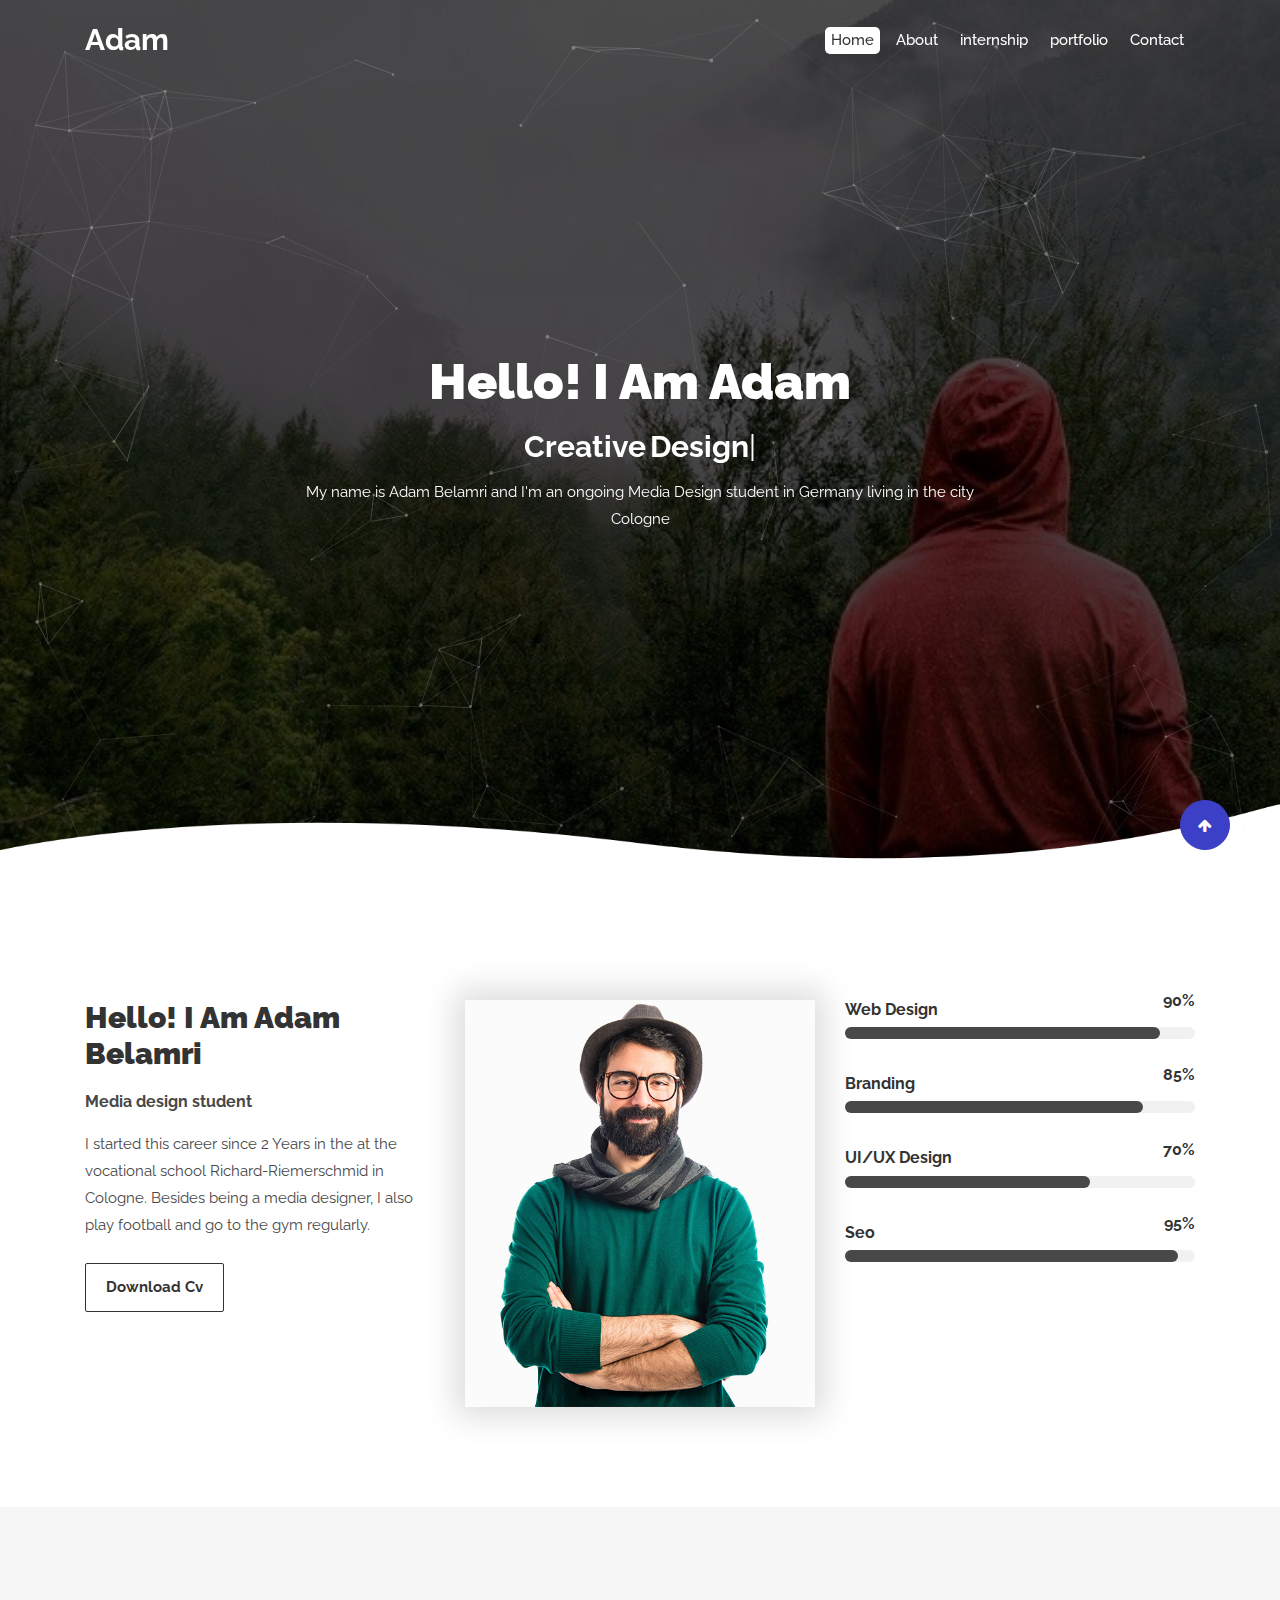
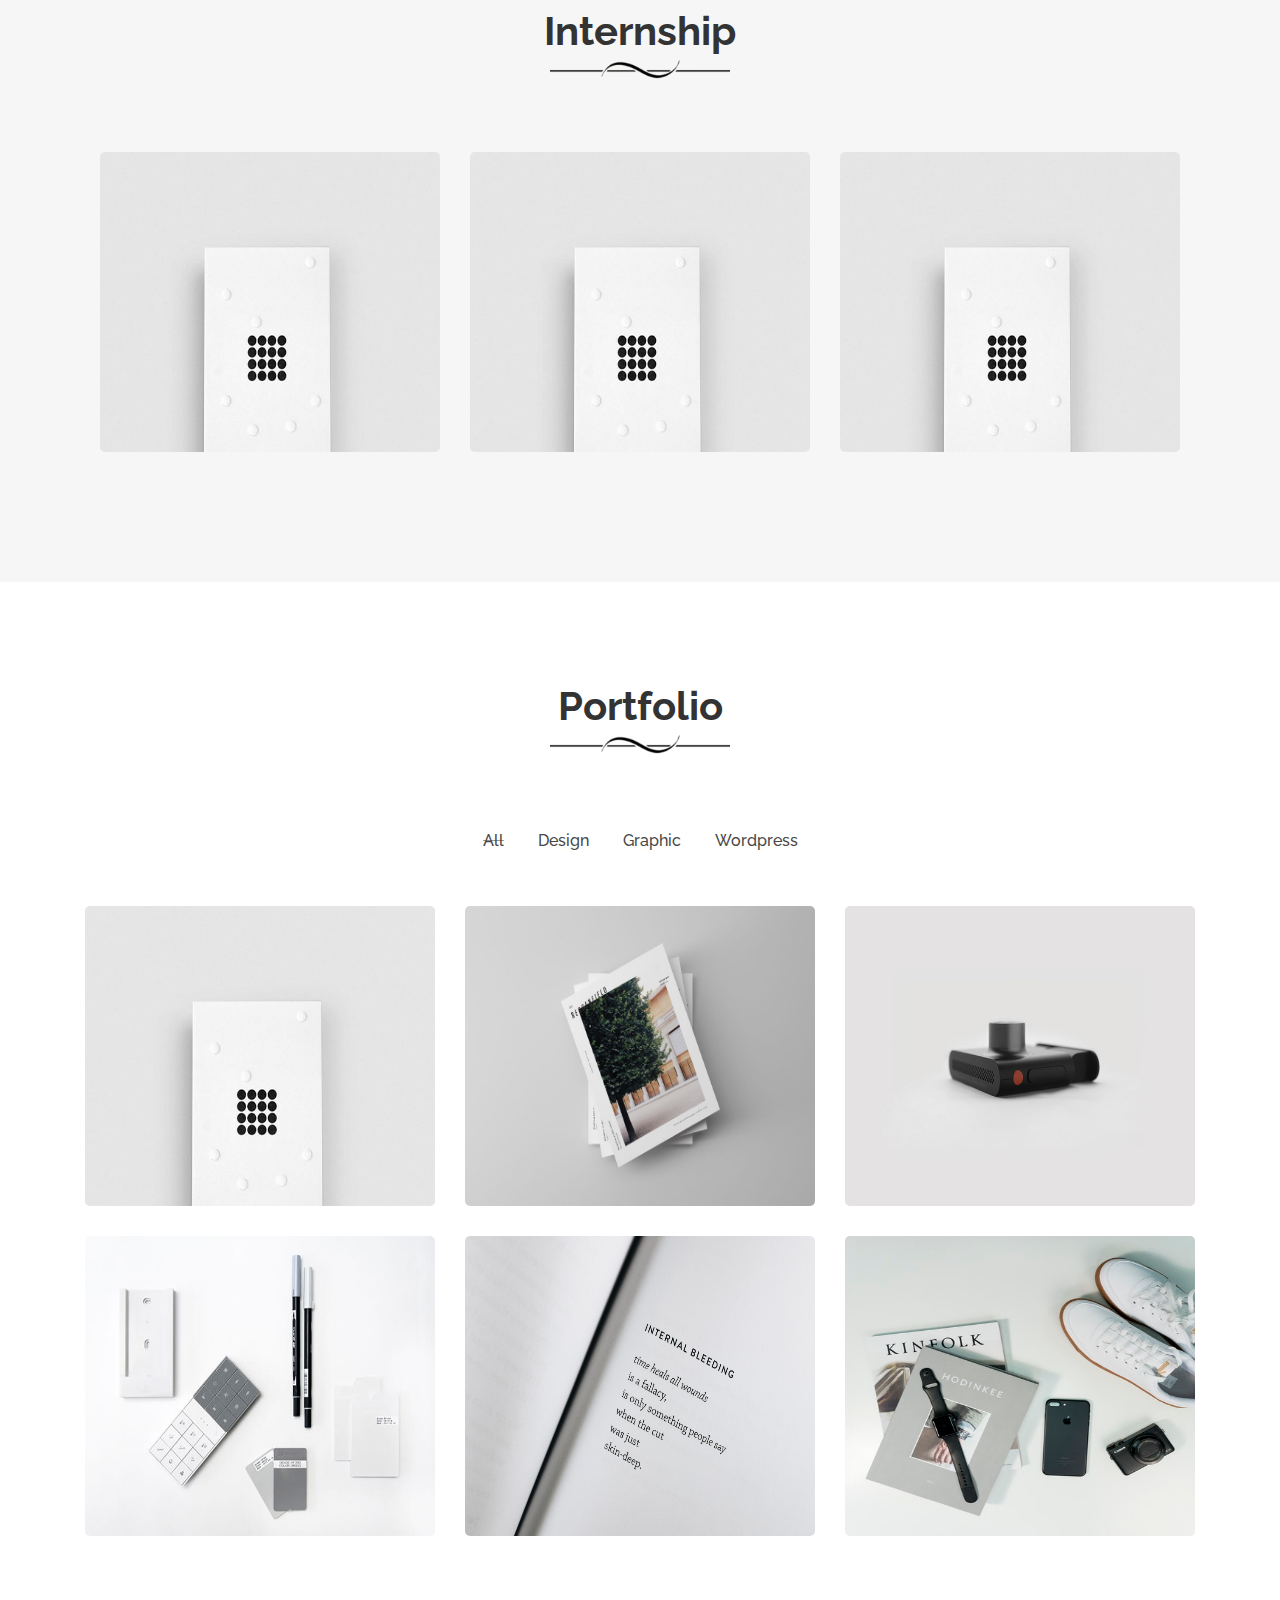
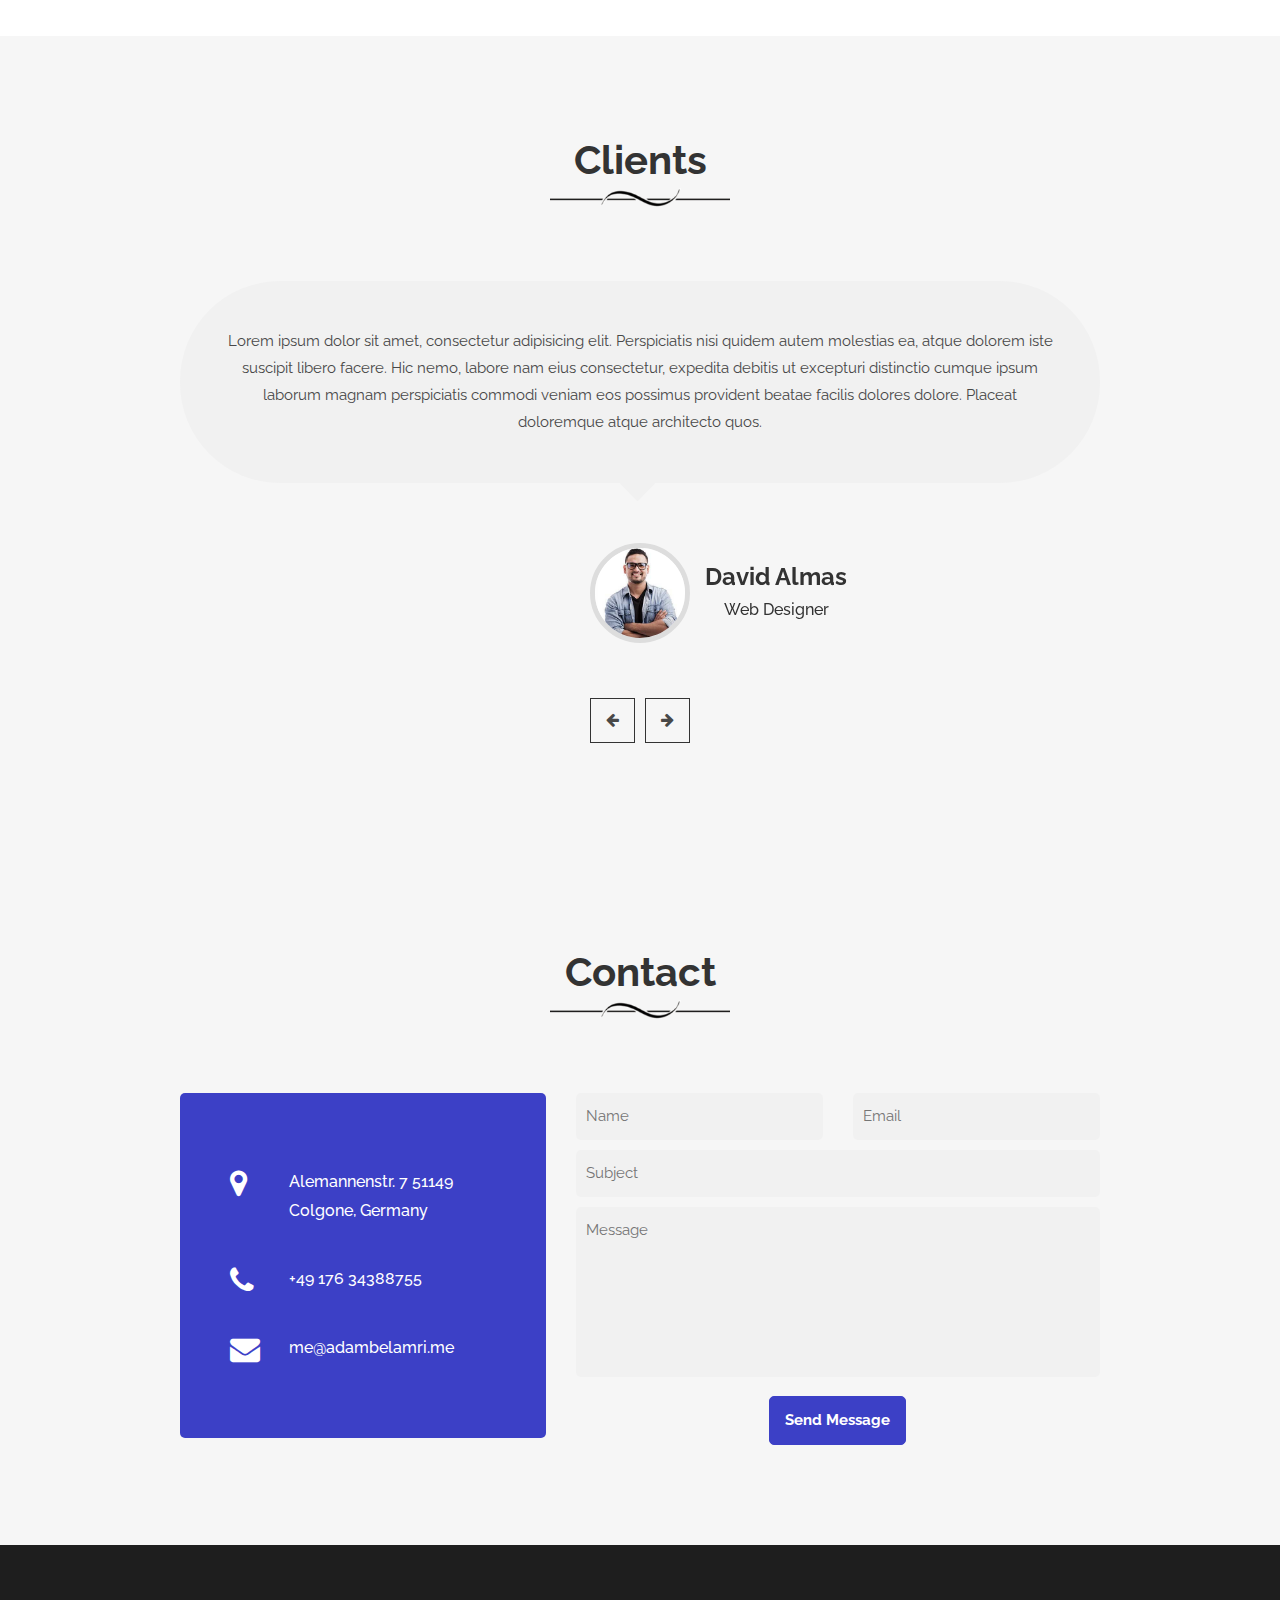
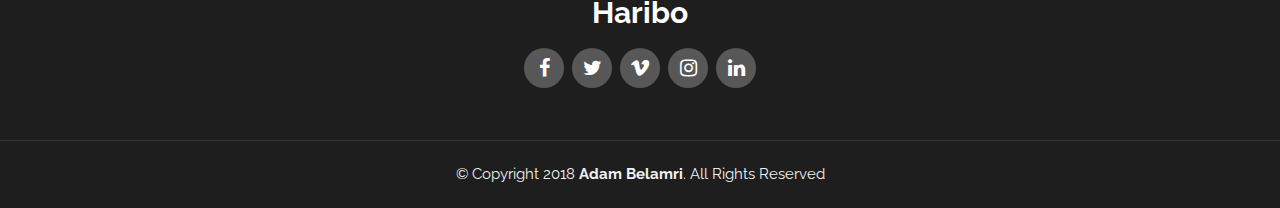
==== commit d77e6bae: "Added Internship section and apply modals to the sections. WIP" ====
--- a/home-6.html
+++ b/home-6.html
@@ -33,6 +33,27 @@
 
 		<!--responsive css-->
         <link href="assets\css\responsive.css" rel="stylesheet">
+        <div class="modal fade" id="myModal" role="dialog">
+          <div class="modal-dialog">
+
+            <!-- Modal content-->
+            <div class="modal-content">
+            <!--  Temporary Removed
+             <div class="modal-header">
+                <button type="button" class="close" data-dismiss="modal">&times;</button>
+                <h4 class="modal-title">Modal Header</h4>
+              </div>
+            -->
+              <div class="modal-body">
+                <p>Some text in the modal.</p>
+              </div>
+              <div class="modal-footer">
+                <button type="button" class="btn btn-default" data-dismiss="modal">Close</button>
+              </div>
+            </div>
+
+          </div>
+        </div>
 
     </head>
     <body data-spy="scroll" data-target=".navbar" data-offset="10">
@@ -159,35 +180,57 @@
                     </div>
                     <!-- Starting the Modal Areas -->
                     <div class="container">
-  <h2>Modal Example</h2>
-  <!-- Trigger the modal with a button -->
-  <button type="button" class="btn btn-info btn-lg" data-toggle="modal" data-target="#myModal">Open Modal</button>
-
-  <!-- Modal -->
-  <div class="modal fade" id="myModal" role="dialog">
-    <div class="modal-dialog">
-
-      <!-- Modal content-->
-      <div class="modal-content">
-        <div class="modal-header">
-          <button type="button" class="close" data-dismiss="modal">&times;</button>
-          <h4 class="modal-title">Modal Header</h4>
-        </div>
-        <div class="modal-body">
-          <p>Some text in the modal.</p>
-        </div>
-        <div class="modal-footer">
-          <button type="button" class="btn btn-default" data-dismiss="modal">Close</button>
-        </div>
-      </div>
-
-    </div>
-  </div>
+
+                    <div class="row project-lists">
+                        <!--single-work-->
+                        <div class="col-lg-4 col-md-6 design center-block">
+                            <div class="single-work">
+                                <img src="assets\images\1.jpg" alt="">
+                                <div class="project-hover">
+                                  <button type="button" class="btn btn-info btn-xs text-center" data-toggle="modal" data-target="#myModal">Story</button>
+                                    <div class="project-title">
+                                        <h5>project title</h5>
+                                        <h4>web design</h4>
+                                    </div>
+
+                                </div>
+                            </div>
+                        </div>
+                        <div class="col-lg-4 col-md-6 design center-block">
+                            <div class="single-work">
+                                <img src="assets\images\1.jpg" alt="">
+                                <div class="project-hover">
+                                  <button type="button" class="btn btn-info btn-xs text-center" data-toggle="modal" data-target="#myModal">Story</button>
+                                    <div class="project-title">
+                                        <h5>project title</h5>
+                                        <h4>web design</h4>
+                                    </div>
+
+                                </div>
+                            </div>
+                        </div>
+                        <div class="col-lg-4 col-md-6 design center-block">
+                            <div class="single-work">
+                                <img src="assets\images\1.jpg" alt="">
+                                <div class="project-hover">
+                                  <button type="button" class="btn btn-info btn-xs text-center" data-toggle="modal" data-target="#myModal">Story</button>
+                                    <div class="project-title">
+                                        <h5>project title</h5>
+                                        <h4>web design</h4>
+                                    </div>
+
+                                </div>
+                            </div>
+                        </div>
+
+                    <!-- Modal -->
+
 
 </div>
 
                 </div>
             </div>
+          </div>
         <!--end service-area-->
 
         <!--start portfolio-area-->
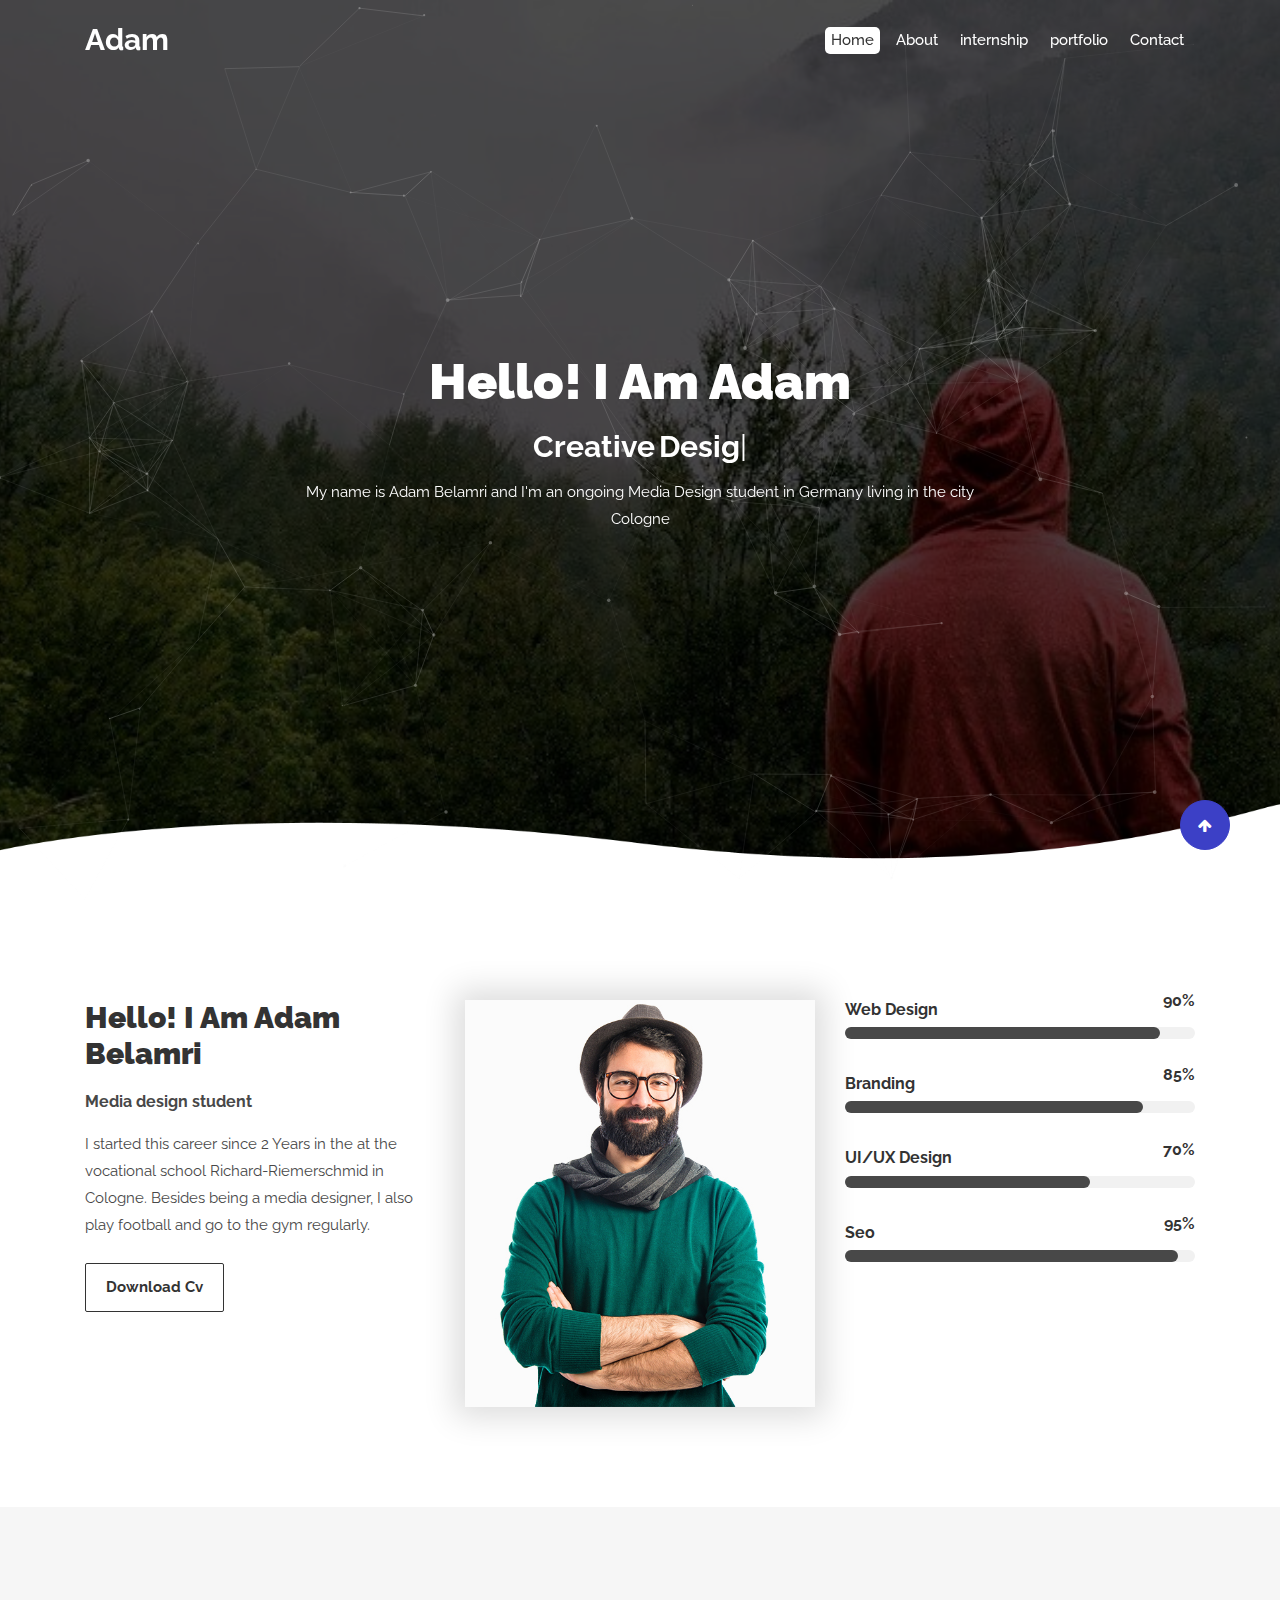
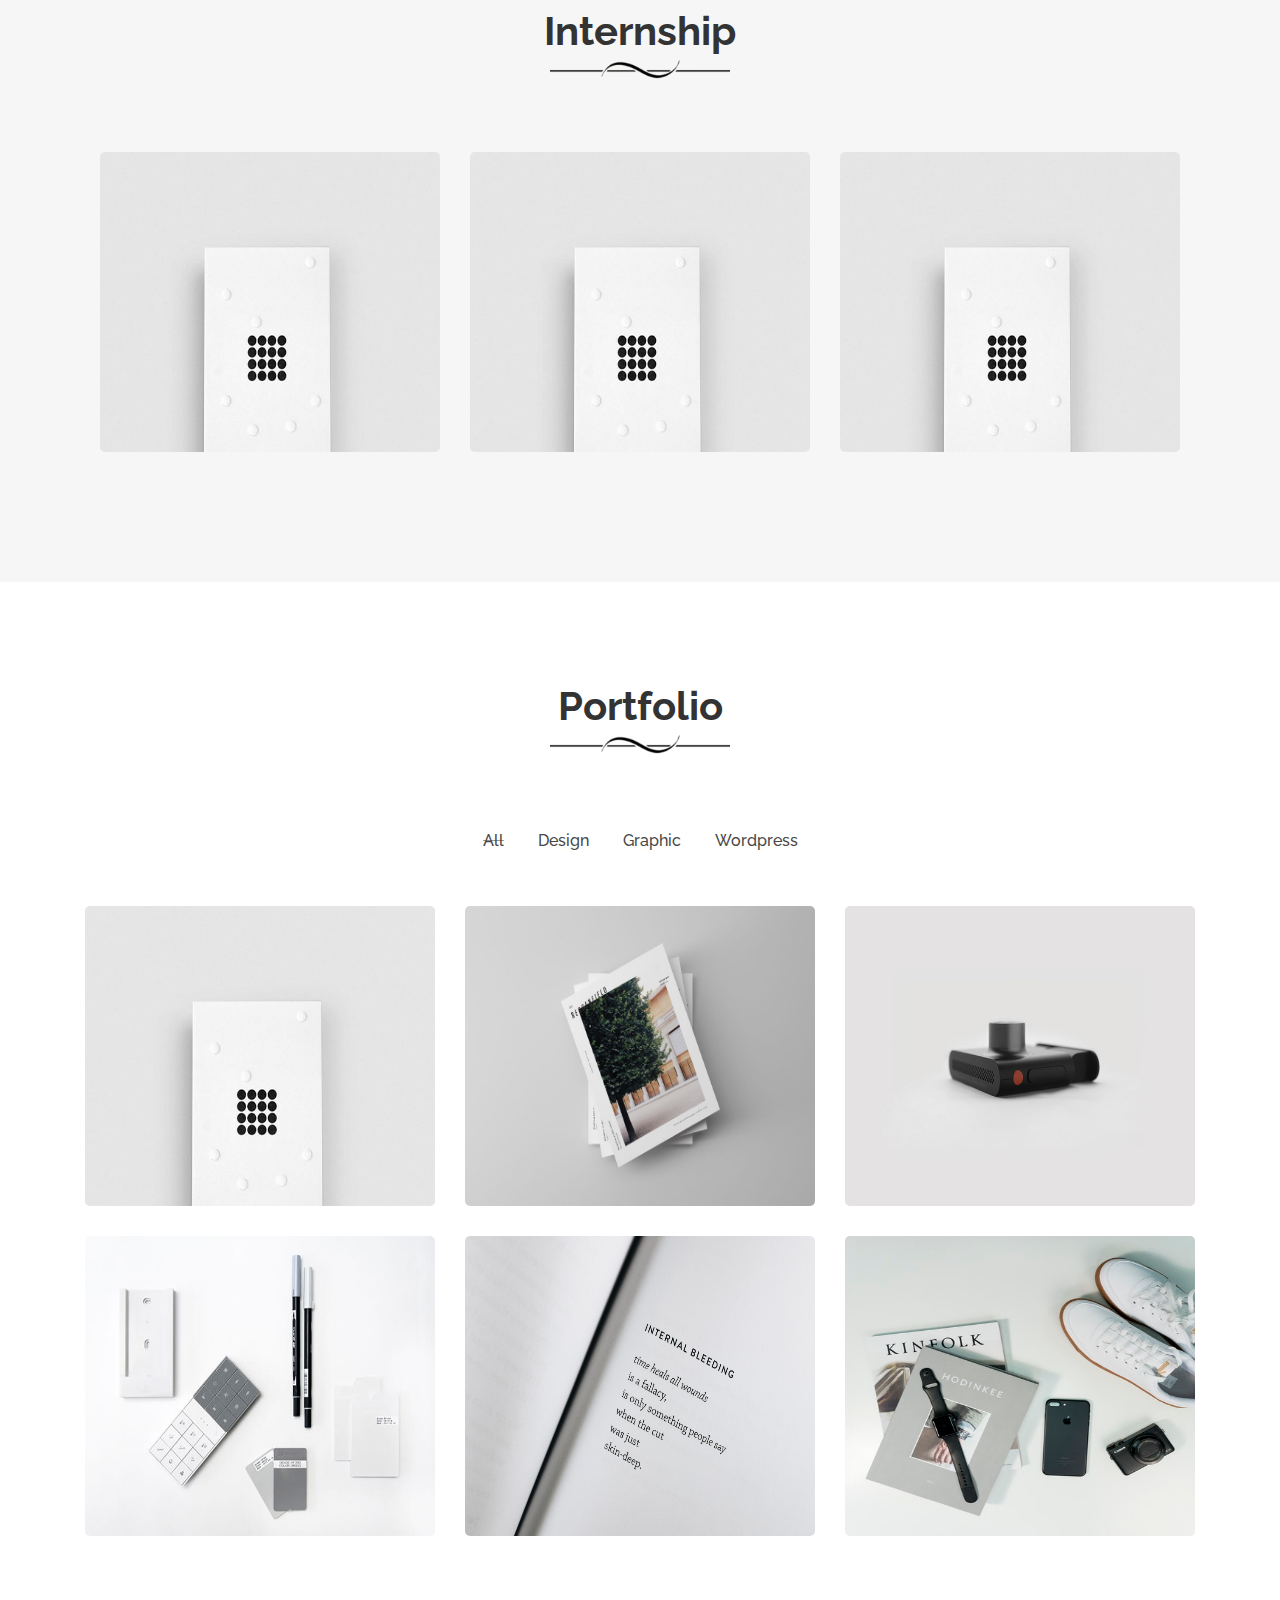
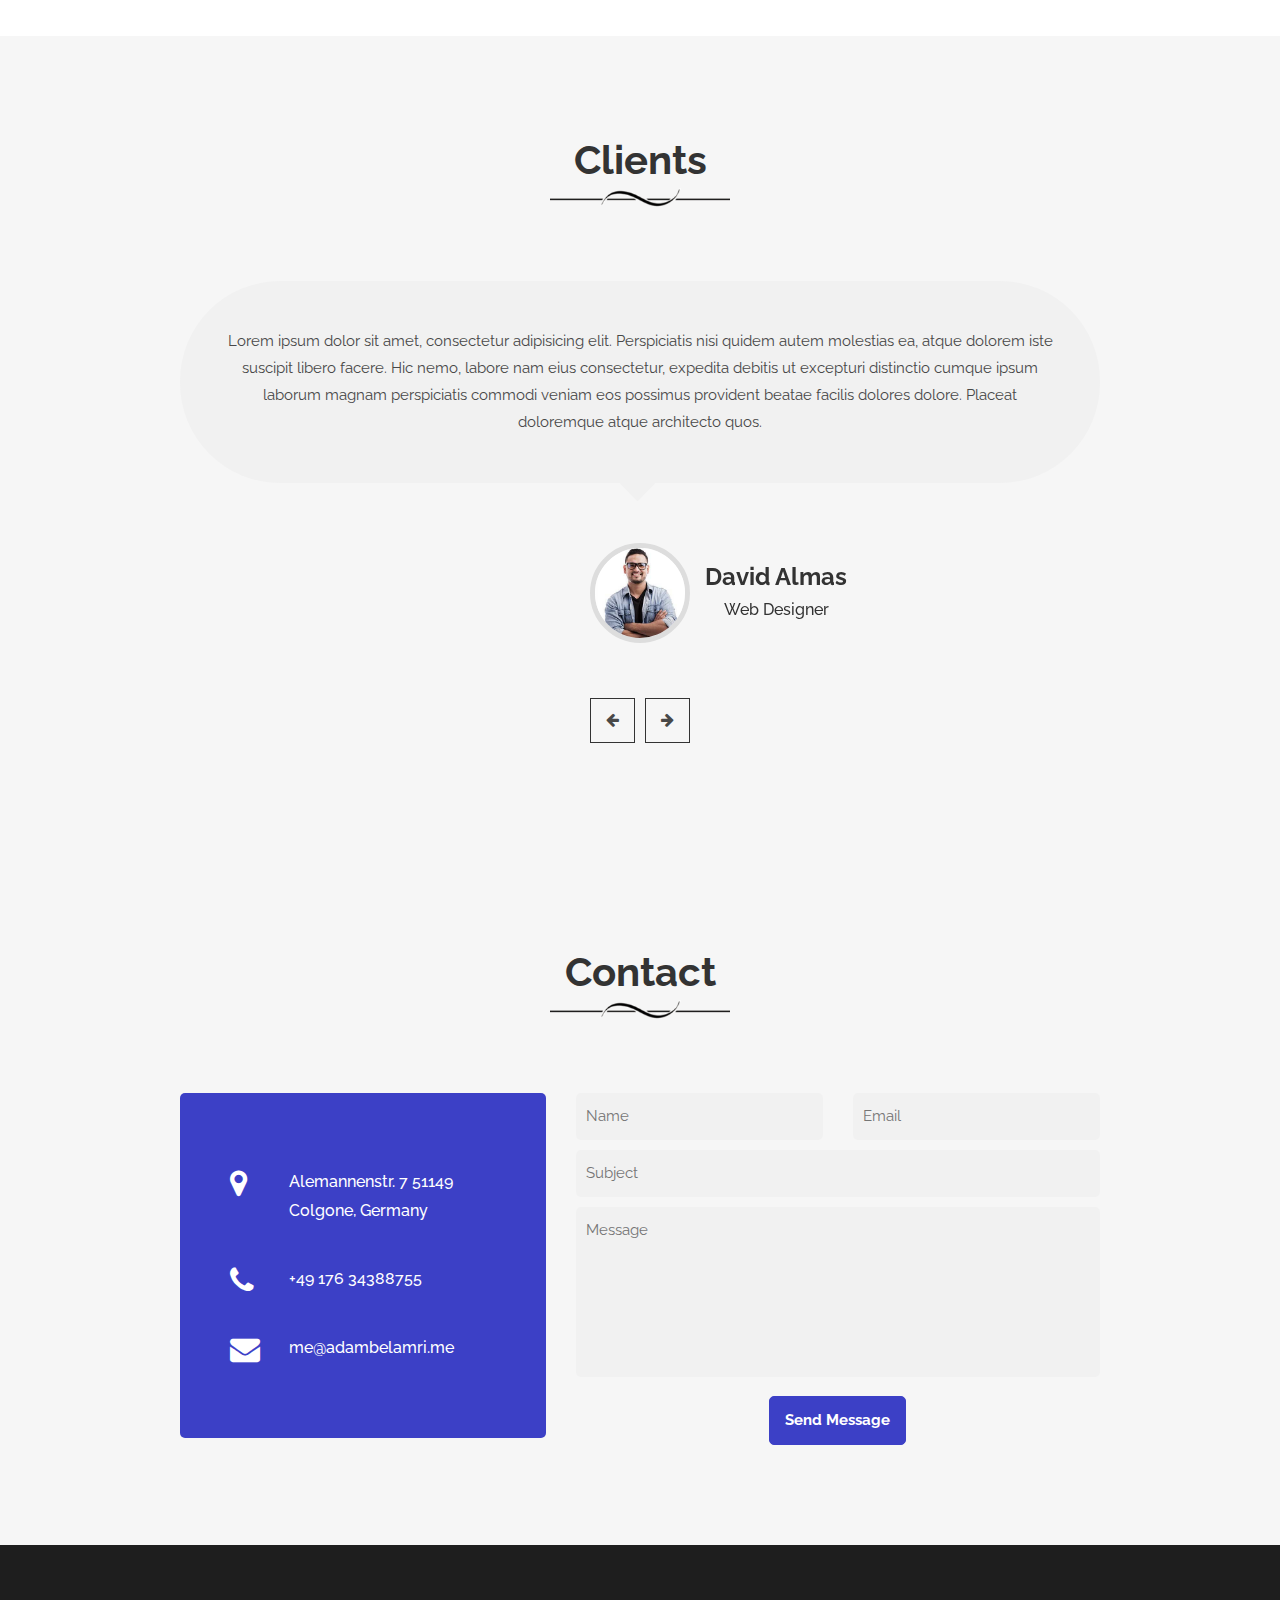
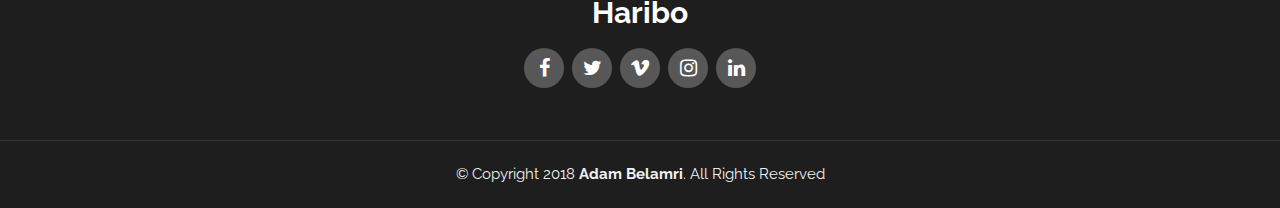
==== commit cef0eb63: "Changed modal content added lang de to the meta tag" ====
--- a/home-6.html
+++ b/home-6.html
@@ -1,7 +1,7 @@
 ﻿<!DOCTYPE html>
 <html lang="en">
     <head>
-        <meta charset="utf-8">
+        <meta charset="utf-8" lang="de">
         <meta http-equiv="X-UA-Compatible" content="IE=edge">
         <meta name="viewport" content="width=device-width, initial-scale=1">
 
@@ -37,15 +37,13 @@
           <div class="modal-dialog">
 
             <!-- Modal content-->
+            <!-- Solution for Modal needs to be found soon -->
             <div class="modal-content">
-            <!--  Temporary Removed
-             <div class="modal-header">
-                <button type="button" class="close" data-dismiss="modal">&times;</button>
-                <h4 class="modal-title">Modal Header</h4>
-              </div>
-            -->
               <div class="modal-body">
-                <p>Some text in the modal.</p>
+                <!-- Here we can add the content of the Modal -->
+                <h1>Hello</h1>
+                <h6>Hellooo</h6>
+                <p>Hellow world</p>                  
               </div>
               <div class="modal-footer">
                 <button type="button" class="btn btn-default" data-dismiss="modal">Close</button>
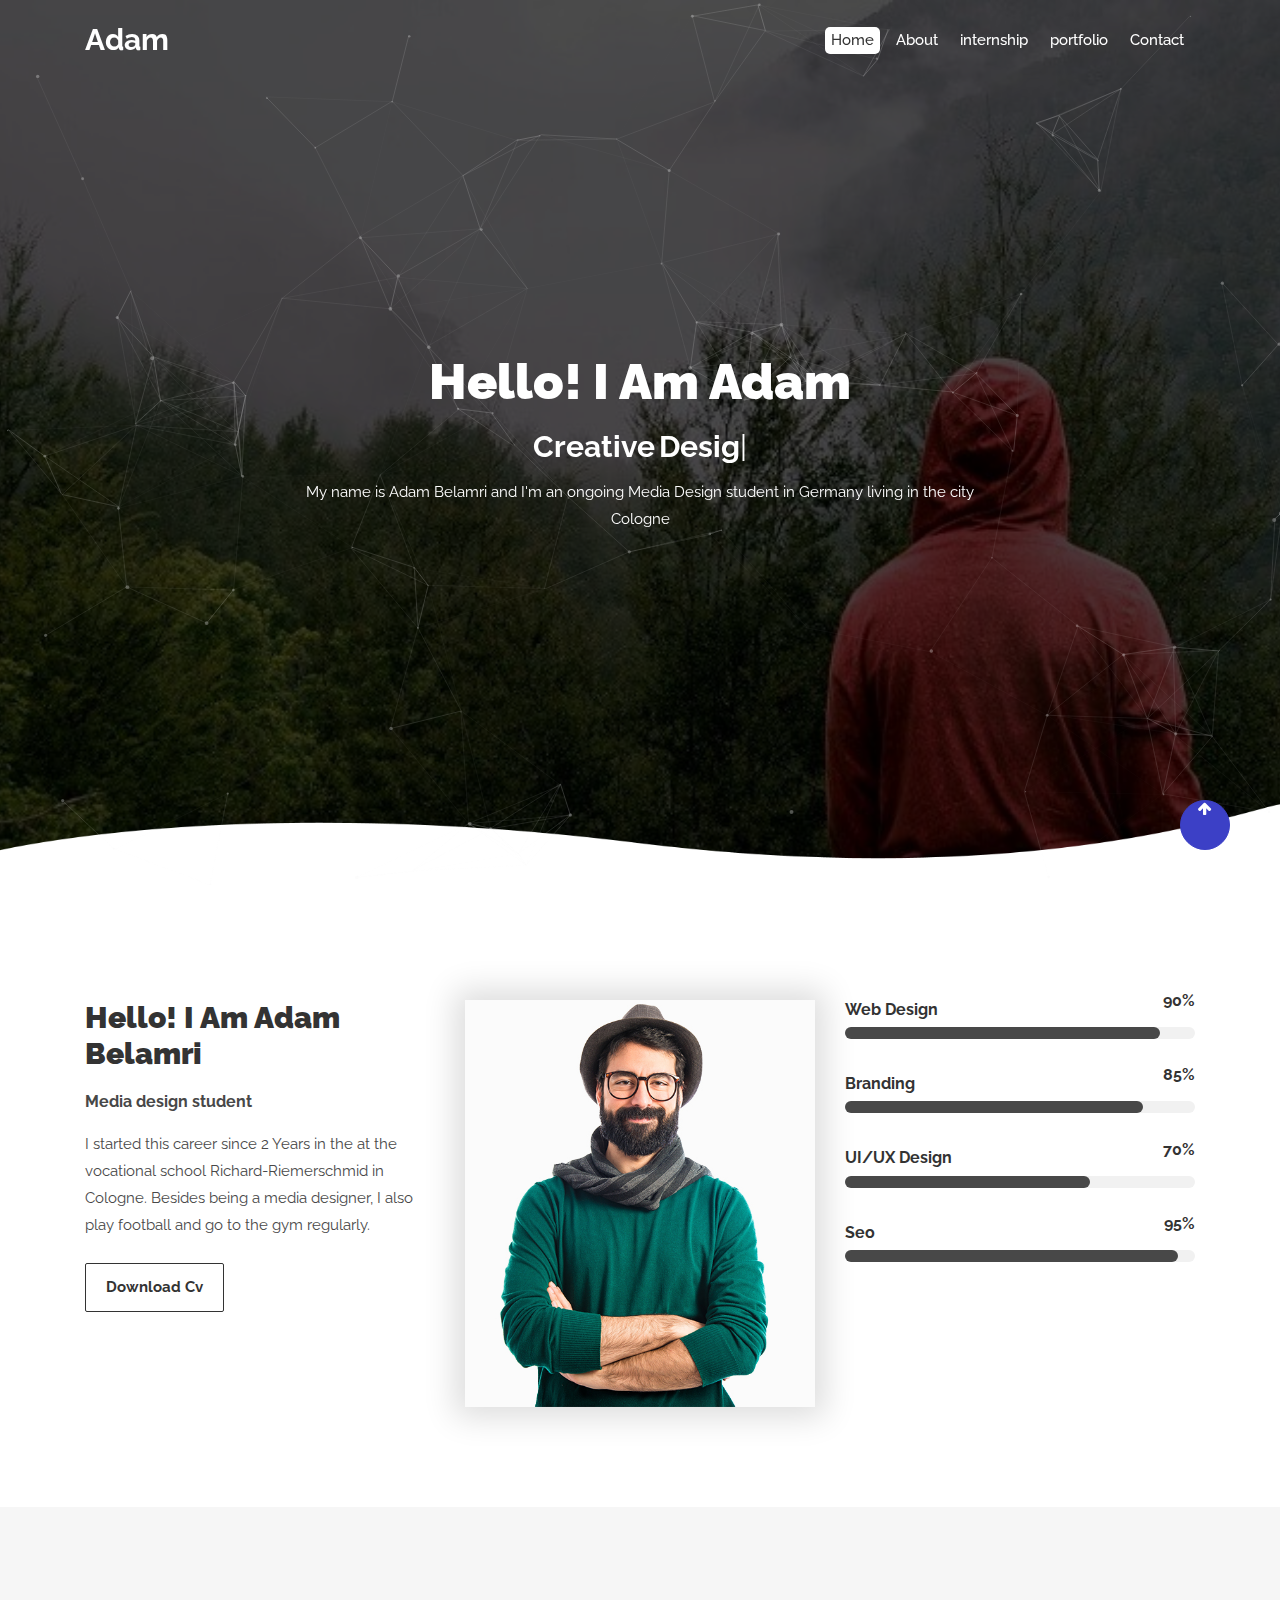
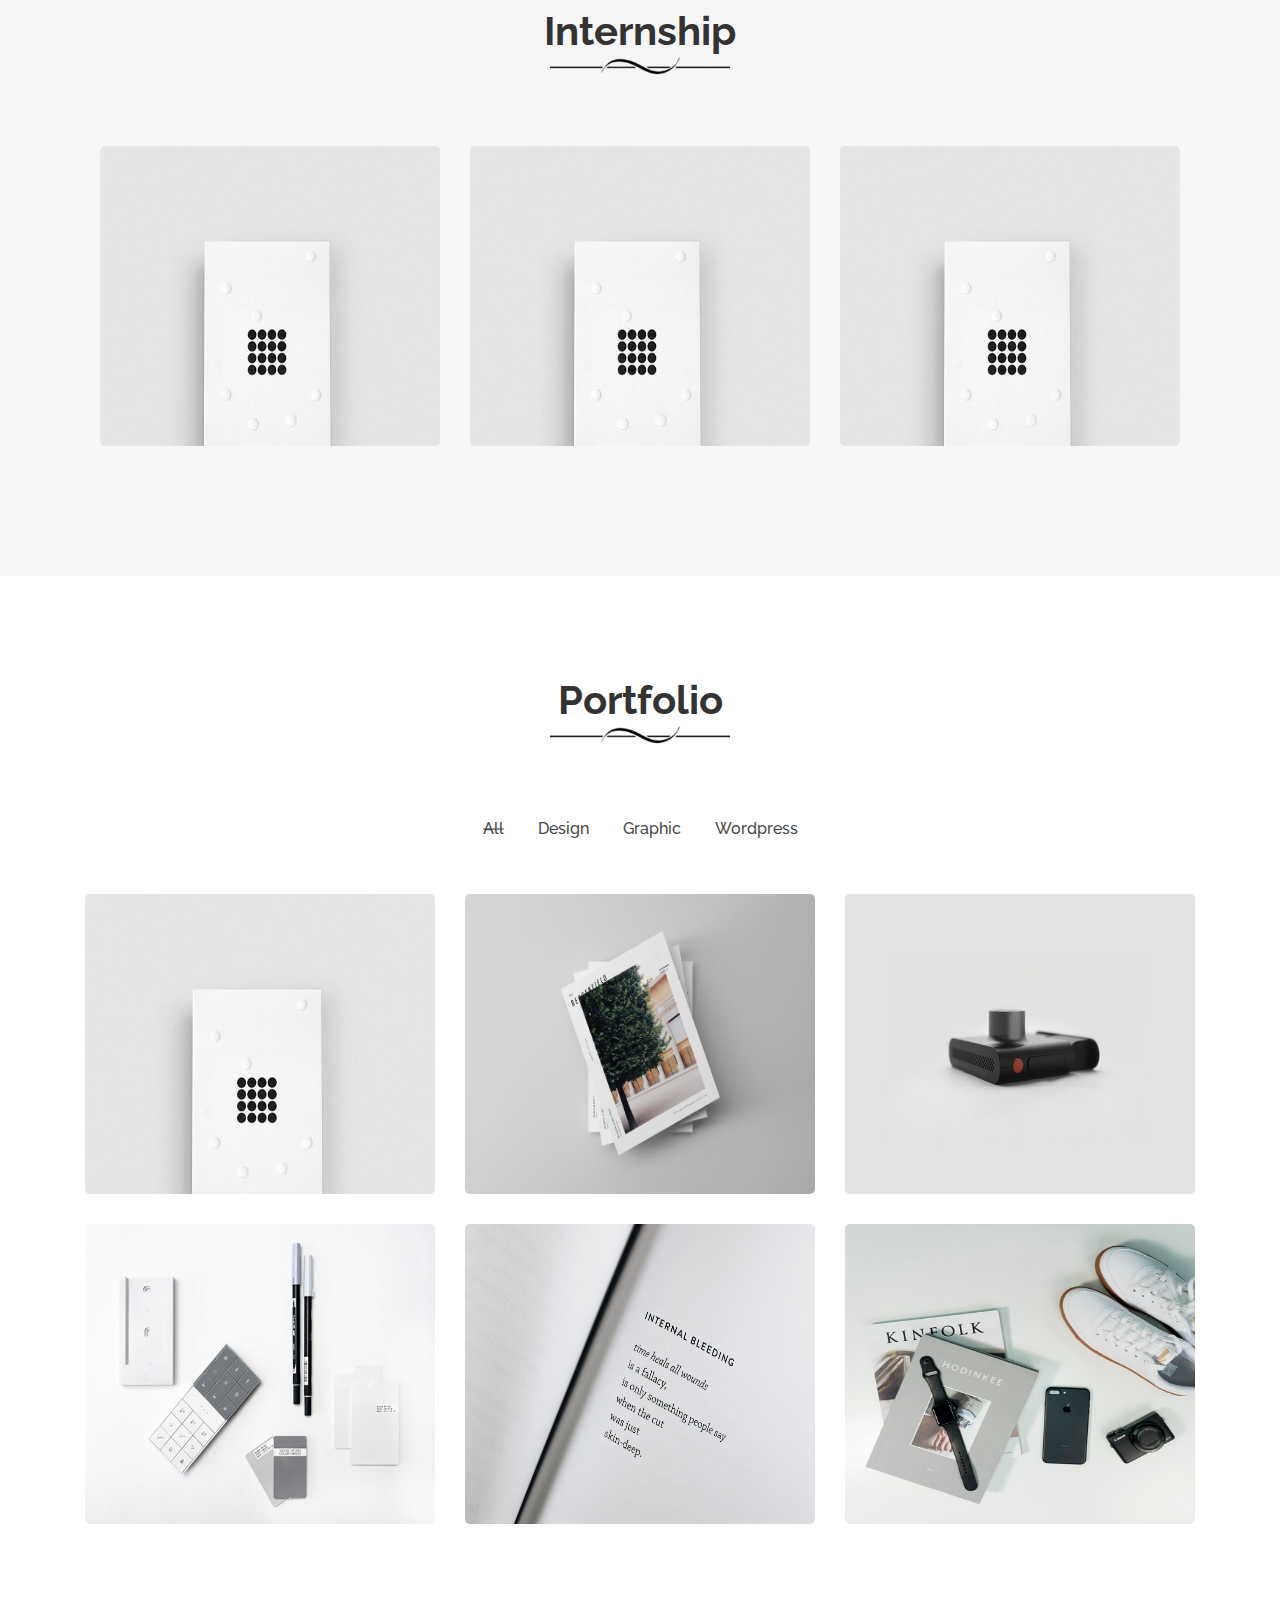
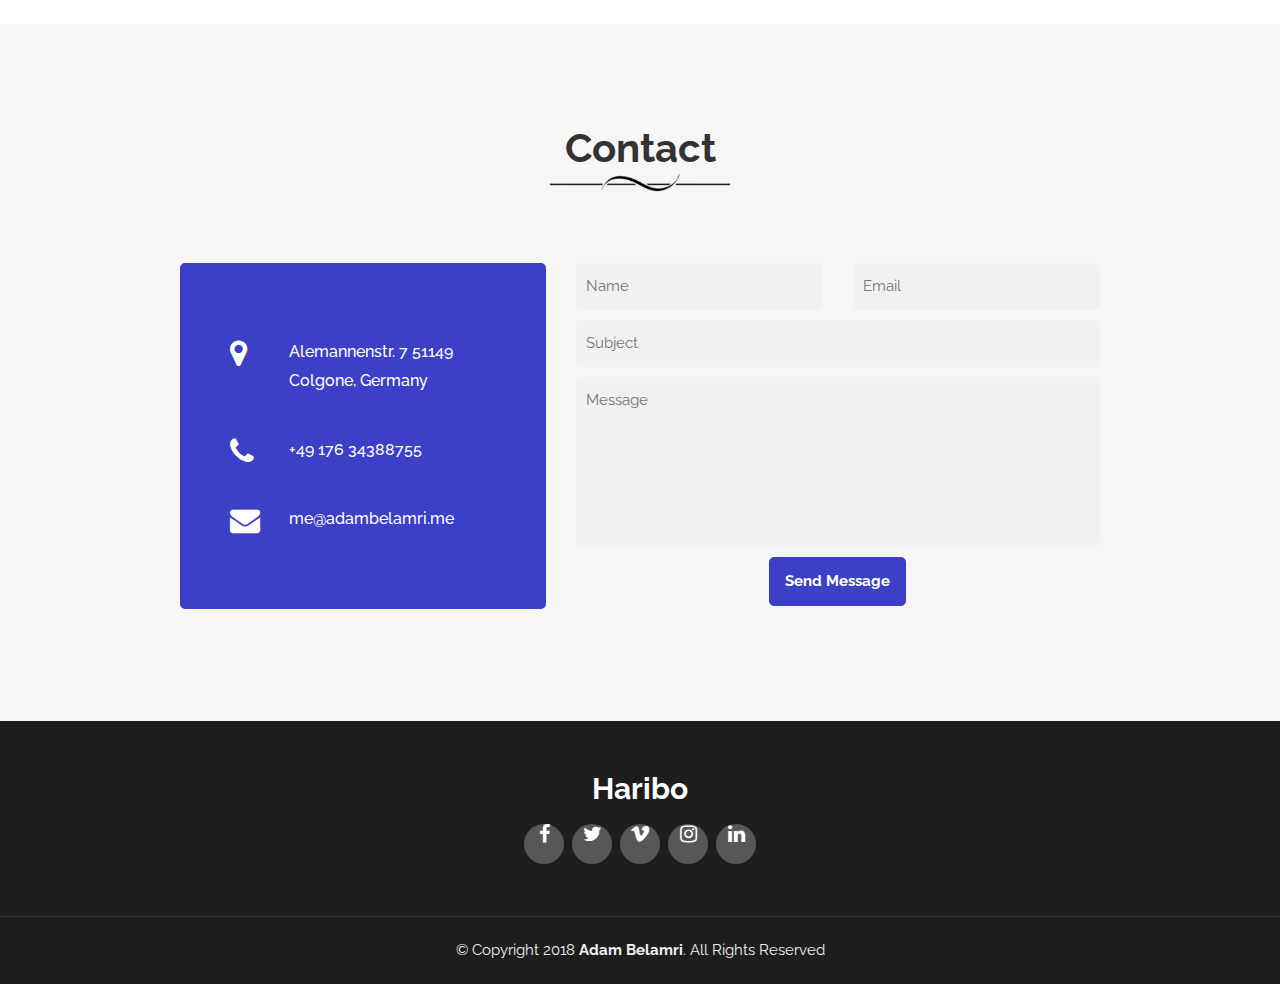
==== commit 41231702: "Added three seprate Modals, removed clients area useless :D" ====
--- a/home-6.html
+++ b/home-6.html
@@ -1,4 +1,4 @@
-﻿<!DOCTYPE html>
+
 <html lang="en">
     <head>
         <meta charset="utf-8" lang="de">
@@ -33,7 +33,7 @@
 
 		<!--responsive css-->
         <link href="assets\css\responsive.css" rel="stylesheet">
-        <div class="modal fade" id="myModal" role="dialog">
+        <div class="modal fade" id="intern1" role="dialog">
           <div class="modal-dialog">
 
             <!-- Modal content-->
@@ -43,7 +43,7 @@
                 <!-- Here we can add the content of the Modal -->
                 <h1>Hello</h1>
                 <h6>Hellooo</h6>
-                <p>Hellow world</p>                  
+                <p>Hellow world</p>
               </div>
               <div class="modal-footer">
                 <button type="button" class="btn btn-default" data-dismiss="modal">Close</button>
@@ -52,6 +52,46 @@
 
           </div>
         </div>
+        <div class="modal fade" id="intern2" role="dialog">
+          <div class="modal-dialog">
+
+            <!-- Modal content-->
+            <!-- Solution for Modal needs to be found soon -->
+            <div class="modal-content">
+              <div class="modal-body">
+                <!-- Here we can add the content of the Modal -->
+                <h1>Second one</h1>
+                <h6>Hellooo</h6>
+                <p>Hellow world</p>
+              </div>
+              <div class="modal-footer">
+                <button type="button" class="btn btn-default" data-dismiss="modal">Close</button>
+              </div>
+            </div>
+
+          </div>
+        </div>
+
+        <div class="modal fade" id="intern3" role="dialog">
+          <div class="modal-dialog">
+
+            <!-- Modal content-->
+            <!-- Solution for Modal needs to be found soon -->
+            <div class="modal-content">
+              <div class="modal-body">
+                <!-- Here we can add the content of the Modal -->
+                <h1>Third one</h1>
+                <h6>Hellooo</h6>
+                <p>Hellow world</p>
+              </div>
+              <div class="modal-footer">
+                <button type="button" class="btn btn-default" data-dismiss="modal">Close</button>
+              </div>
+            </div>
+
+          </div>
+        </div>
+
 
     </head>
     <body data-spy="scroll" data-target=".navbar" data-offset="10">
@@ -166,7 +206,7 @@
             </div>
         <!--end about-area-->
 
-        <!--start service area-->
+        <!--start internship area-->
             <div id="internship" class="section-padding">
                 <div class="container">
                     <div class="row justify-content-center">
@@ -178,14 +218,13 @@
                     </div>
                     <!-- Starting the Modal Areas -->
                     <div class="container">
-
                     <div class="row project-lists">
                         <!--single-work-->
                         <div class="col-lg-4 col-md-6 design center-block">
                             <div class="single-work">
                                 <img src="assets\images\1.jpg" alt="">
                                 <div class="project-hover">
-                                  <button type="button" class="btn btn-info btn-xs text-center" data-toggle="modal" data-target="#myModal">Story</button>
+                                  <button type="button" class="btn btn-info btn-xs text-center" data-toggle="modal" data-target="#intern1">Story</button>
                                     <div class="project-title">
                                         <h5>project title</h5>
                                         <h4>web design</h4>
@@ -198,7 +237,7 @@
                             <div class="single-work">
                                 <img src="assets\images\1.jpg" alt="">
                                 <div class="project-hover">
-                                  <button type="button" class="btn btn-info btn-xs text-center" data-toggle="modal" data-target="#myModal">Story</button>
+                                  <button type="button" class="btn btn-info btn-xs text-center" data-toggle="modal" data-target="#intern2">Story</button>
                                     <div class="project-title">
                                         <h5>project title</h5>
                                         <h4>web design</h4>
@@ -211,7 +250,7 @@
                             <div class="single-work">
                                 <img src="assets\images\1.jpg" alt="">
                                 <div class="project-hover">
-                                  <button type="button" class="btn btn-info btn-xs text-center" data-toggle="modal" data-target="#myModal">Story</button>
+                                  <button type="button" class="btn btn-info btn-xs text-center" data-toggle="modal" data-target="#intern3">Story</button>
                                     <div class="project-title">
                                         <h5>project title</h5>
                                         <h4>web design</h4>
@@ -346,63 +385,6 @@
                 </div>
             </div>
         <!--end portfolio-area-->
-
-        <!--start testimonial-area-->
-            <div id="clients" class="section-padding">
-                <div class="container">
-                    <div class="row justify-content-center">
-                        <div class="section-title">
-                            <h2>clients</h2>
-                            <img src="assets\images\separator.png" alt="">
-                            <div class="space-70"></div>
-                        </div>
-                    </div>
-                    <div class="row justify-content-center">
-                        <!--single-testimonial-->
-                        <div class="col-lg-10 text-center">
-                            <div class="owl-carousel testimonial-carousel">
-                                <div class="single-testimonial">
-                                    <div class="testimonial-content">
-                                        <p>Lorem ipsum dolor sit amet, consectetur adipisicing elit. Perspiciatis nisi quidem autem molestias ea, atque dolorem iste suscipit libero facere. Hic nemo, labore nam eius consectetur, expedita debitis ut excepturi distinctio cumque ipsum laborum magnam perspiciatis commodi veniam eos possimus provident beatae facilis dolores dolore. Placeat doloremque atque architecto quos.</p>
-                                    </div>
-                                    <div class="testimonial-author">
-                                        <img src="assets\images\author-1.jpg" alt="">
-                                        <div class="author-details">
-                                            <h4>david almas</h4>
-                                            <h6> web designer</h6>
-                                        </div>
-                                    </div>
-                                </div>
-                                <div class="single-testimonial">
-                                    <div class="testimonial-content">
-                                        <p>Lorem ipsum dolor sit amet, consectetur adipisicing elit. Perspiciatis nisi quidem autem molestias ea, atque dolorem iste suscipit libero facere. Hic nemo, labore nam eius consectetur, expedita debitis ut excepturi distinctio cumque ipsum laborum magnam perspiciatis commodi veniam eos possimus provident beatae facilis dolores dolore. Placeat doloremque atque architecto quos.</p>
-                                    </div>
-                                    <div class="testimonial-author">
-                                        <img src="assets\images\author-2.jpg" alt="">
-                                        <div class="author-details">
-                                            <h4>jerin era</h4>
-                                            <h6>graphis designer</h6>
-                                        </div>
-                                    </div>
-                                </div>
-                                <div class="single-testimonial">
-                                    <div class="testimonial-content">
-                                        <p>Lorem ipsum dolor sit amet, consectetur adipisicing elit. Perspiciatis nisi quidem autem molestias ea, atque dolorem iste suscipit libero facere. Hic nemo, labore nam eius consectetur, expedita debitis ut excepturi distinctio cumque ipsum laborum magnam perspiciatis commodi veniam eos possimus provident beatae facilis dolores dolore. Placeat doloremque atque architecto quos.</p>
-                                    </div>
-                                    <div class="testimonial-author">
-                                        <img src="assets\images\author-3.jpg" alt="">
-                                        <div class="author-details">
-                                            <h4>mortin tomas</h4>
-                                            <h6>web developer</h6>
-                                        </div>
-                                    </div>
-                                </div>
-                            </div>
-                        </div>
-                    </div>
-                </div>
-            </div>
-        <!--end testimonial-area-->
 
         <!--start contact-->
             <div id="contact" class="section-padding">
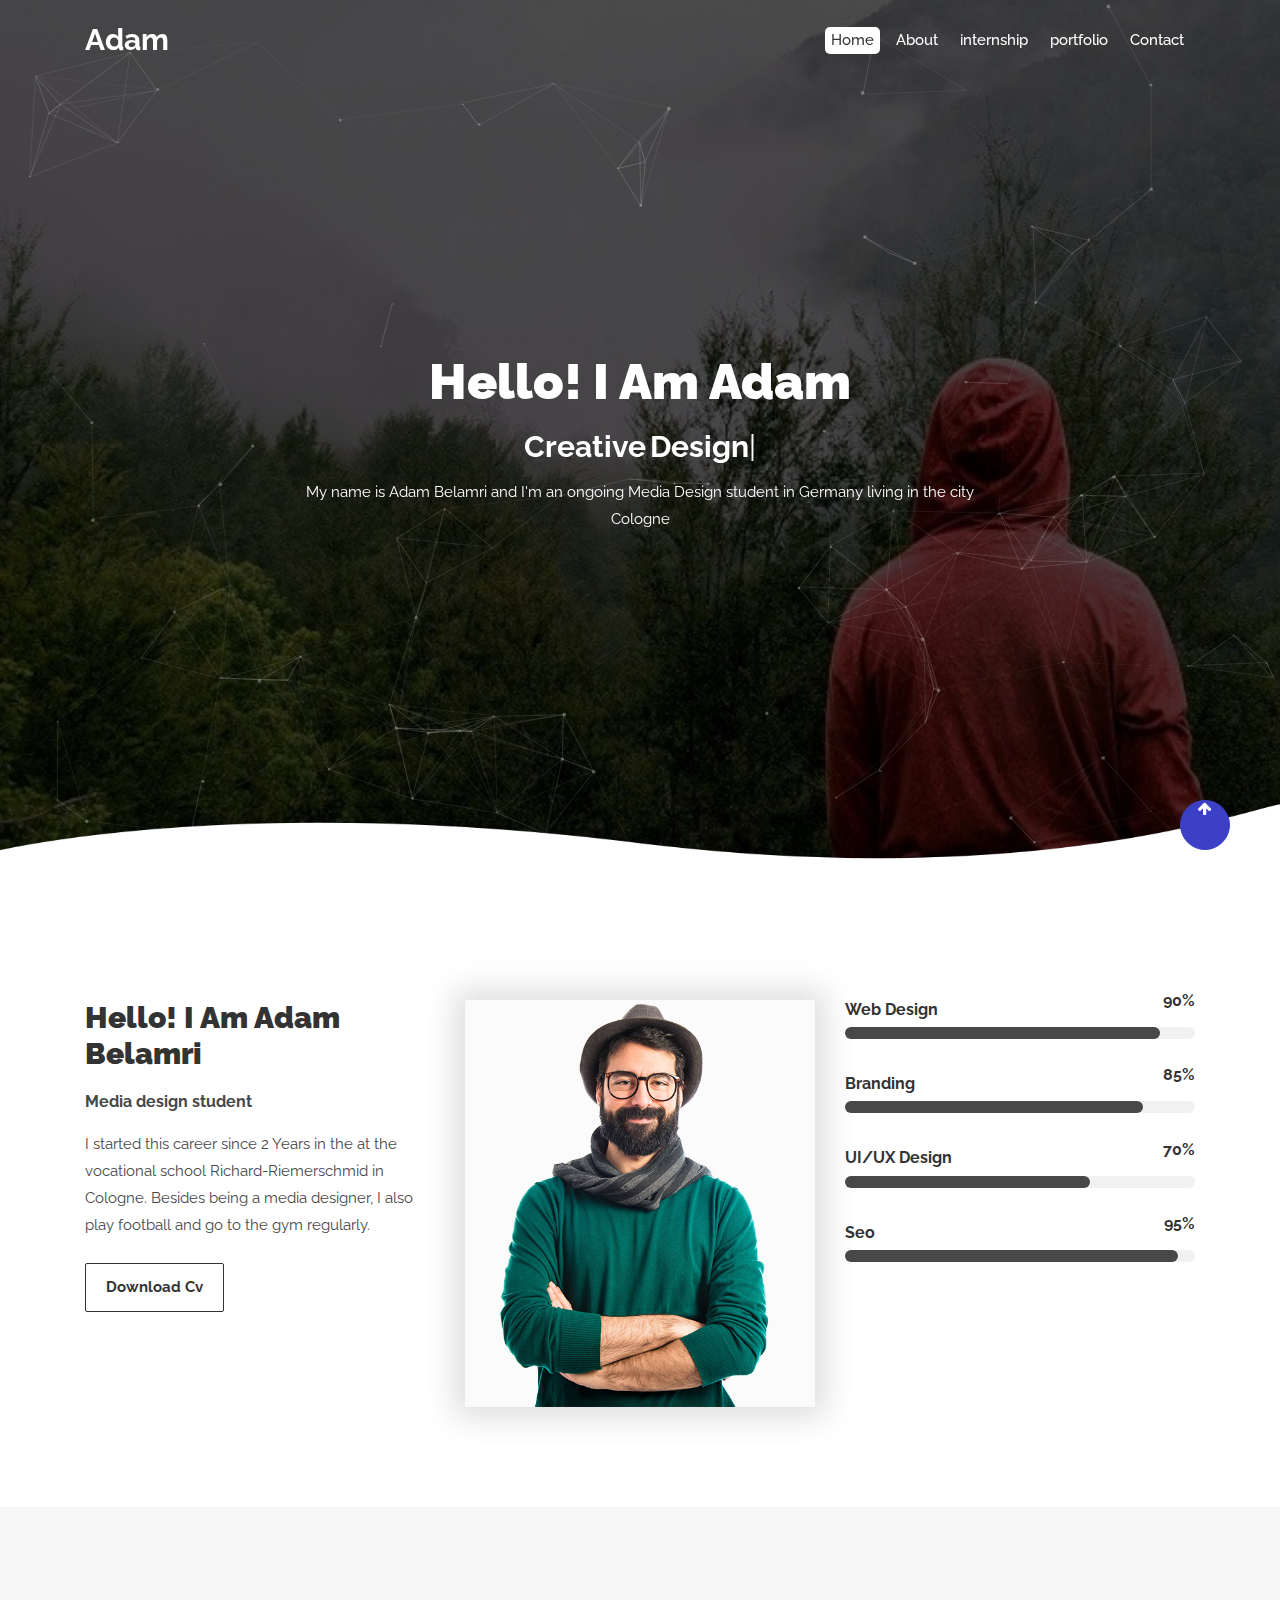
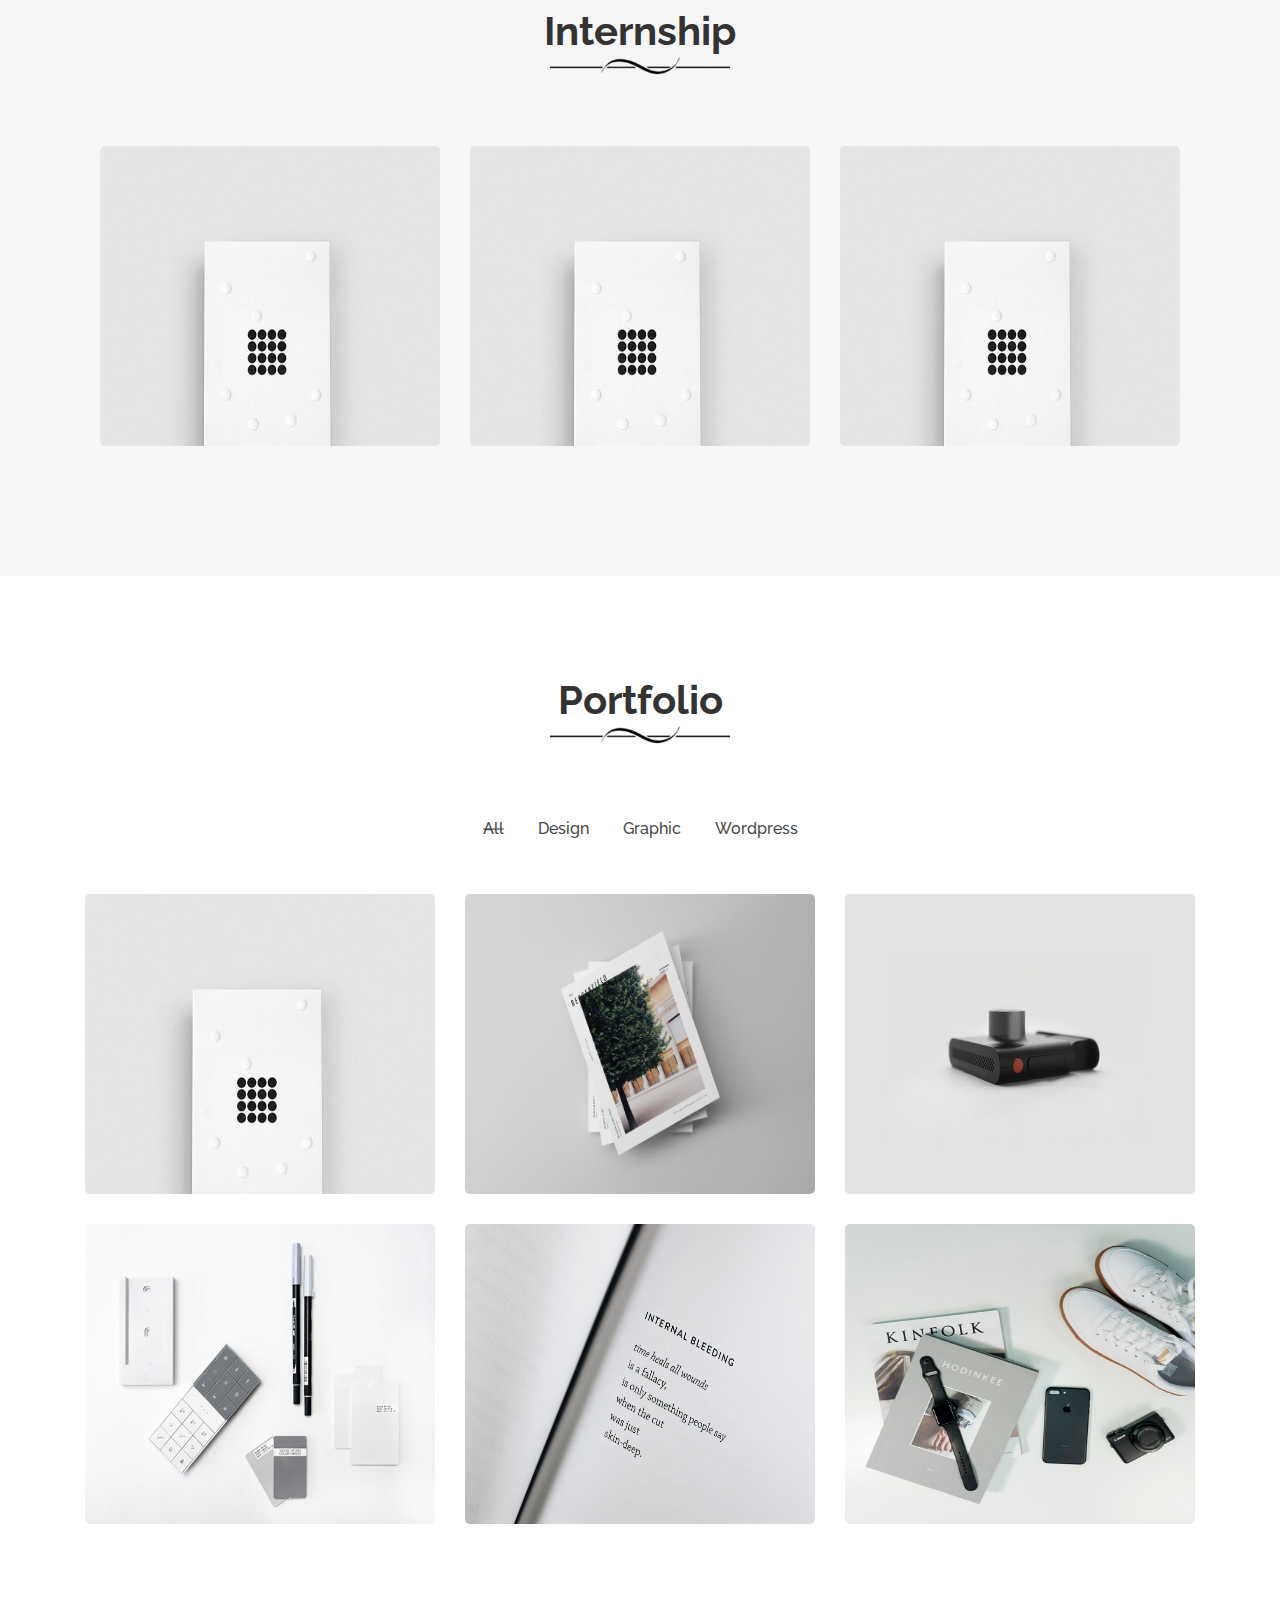
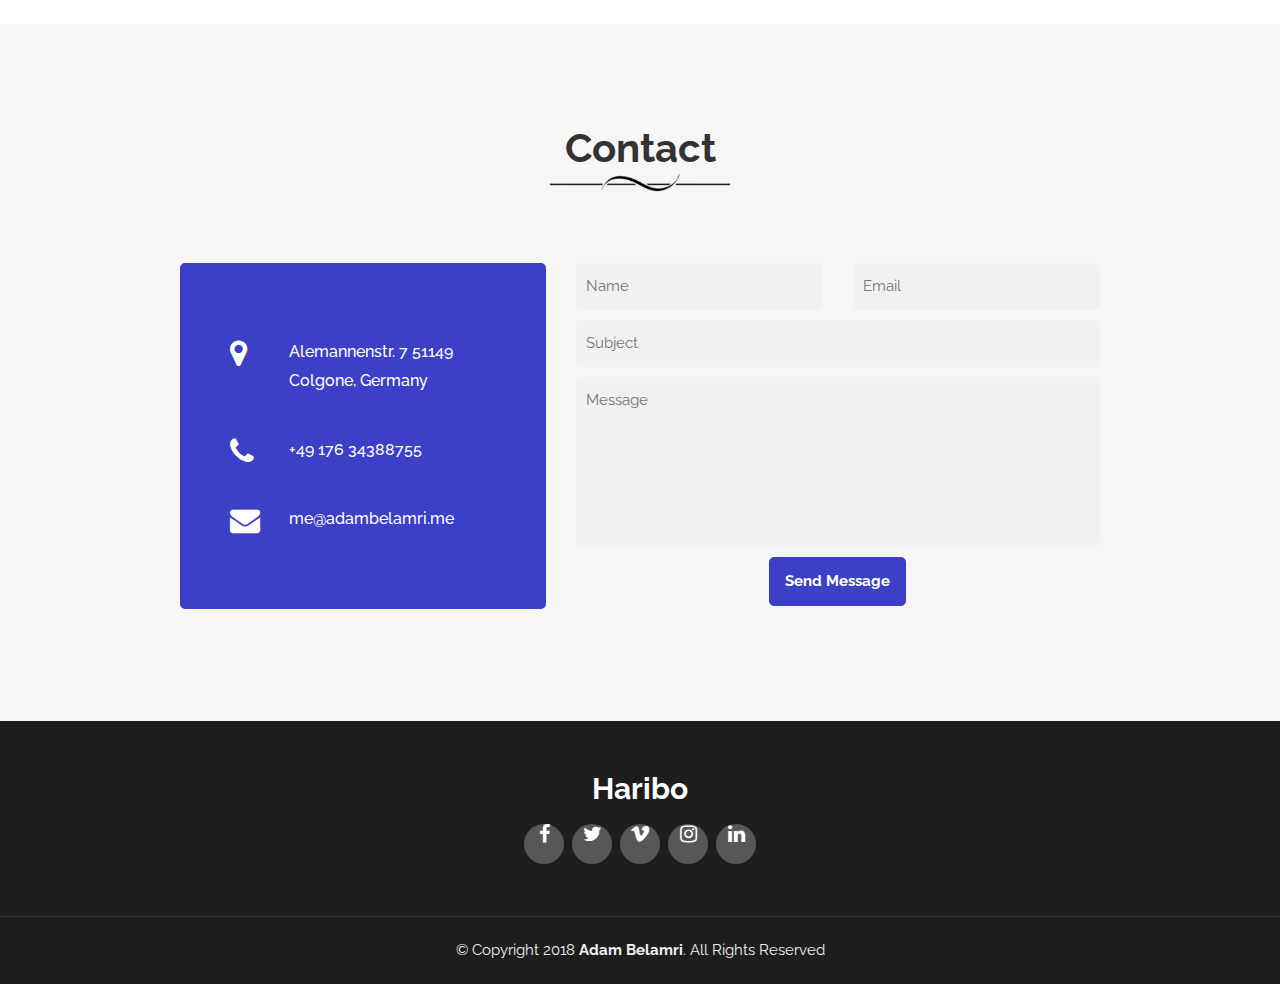
==== commit 678cb643: "Still work in progress with the Alignment" ====
--- a/home-6.html
+++ b/home-6.html
@@ -370,7 +370,7 @@
                         <div class="col-lg-4 col-md-6 design">
                             <div class="single-work">
                                 <img src="assets\images\6.jpg" alt="">
-                                <div class="project-hover">
+                                <div class="project-hover project-hover-intern">
                                     <div class="project-title">
                                         <h5>project title</h5>
                                         <h4>web design</h4>
@@ -385,6 +385,7 @@
                 </div>
             </div>
         <!--end portfolio-area-->
+
 
         <!--start contact-->
             <div id="contact" class="section-padding">
